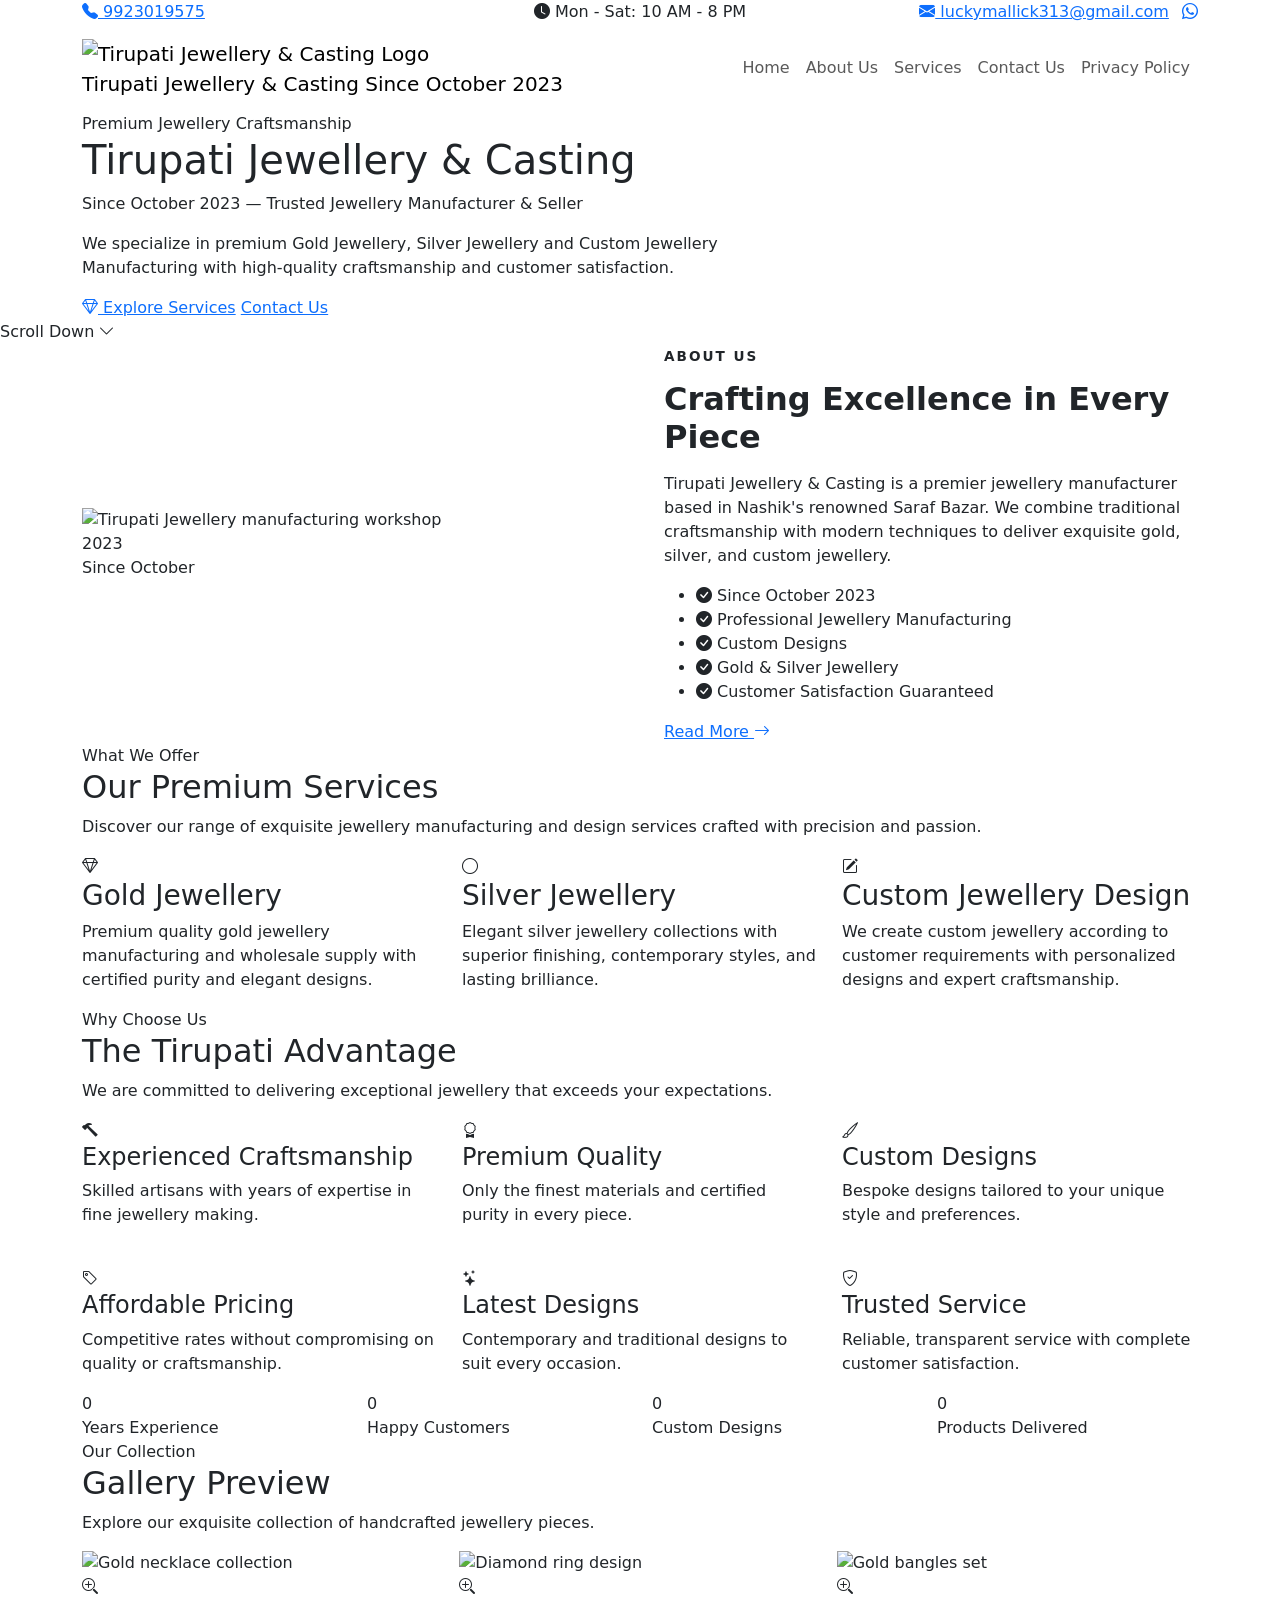
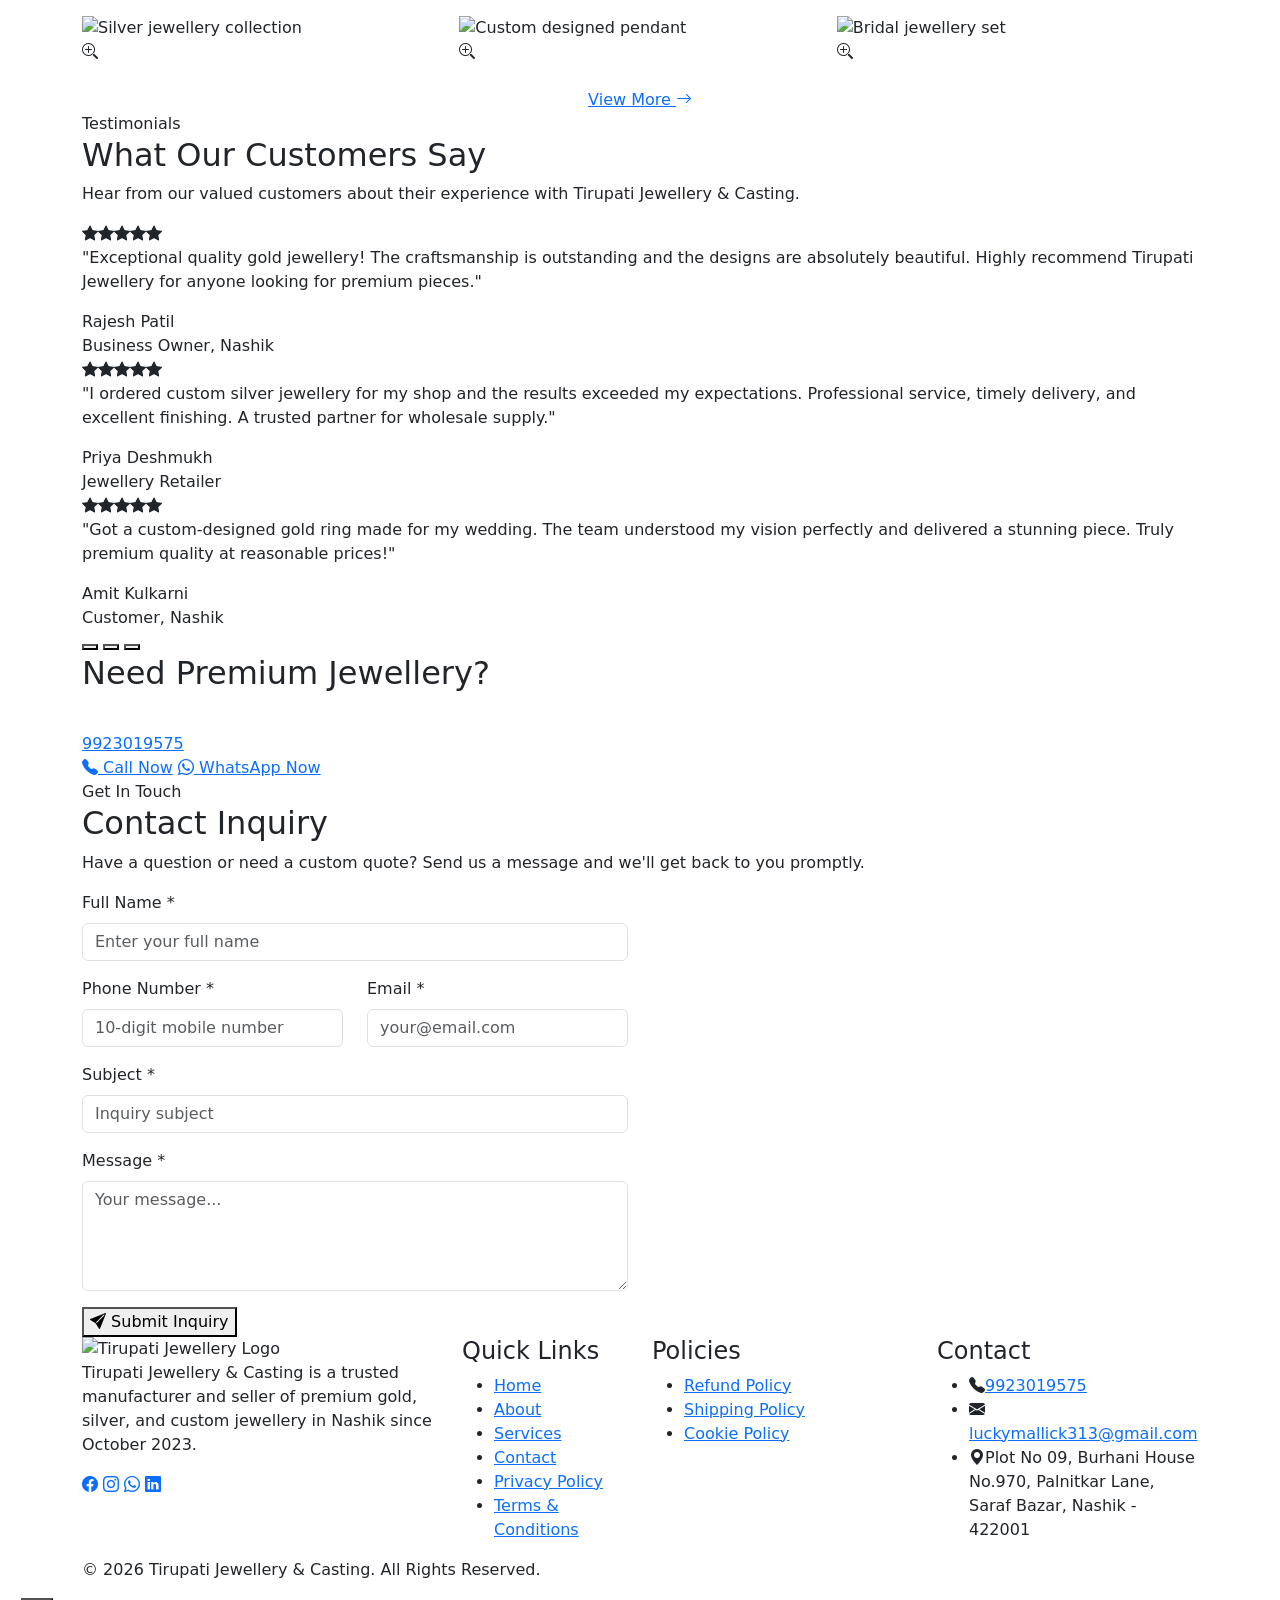
==== index.html @ cfba4d55 "Add files via upload" ====
<!DOCTYPE html>
<html lang="en">
<head>
  <meta charset="UTF-8">
  <meta name="viewport" content="width=device-width, initial-scale=1.0">
  <meta http-equiv="X-UA-Compatible" content="IE=edge">
  <title>Tirupati Jewellery & Casting | Premium Gold & Silver Jewellery Manufacturer in Nashik</title>
  <meta name="description" content="Tirupati Jewellery & Casting - Trusted jewellery manufacturer & seller in Nashik since October 2023. Premium gold jewellery, silver jewellery & custom designs.">
  <meta name="keywords" content="Tirupati Jewellery, gold jewellery Nashik, silver jewellery, custom jewellery, jewellery casting, wholesale jewellery">
  <meta name="author" content="Tirupati Jewellery & Casting">
  <meta name="robots" content="index, follow">
  <link rel="canonical" href="index.html">

  <!-- Open Graph -->
  <meta property="og:title" content="Tirupati Jewellery & Casting | Premium Jewellery Manufacturer">
  <meta property="og:description" content="Premium gold jewellery, silver jewellery & custom manufacturing in Nashik. Trusted craftsmanship since October 2023.">
  <meta property="og:type" content="website">
  <meta property="og:url" content="index.html">
  <meta property="og:image" content="images/logo.png">
  <meta property="og:locale" content="en_IN">

  <!-- Favicon -->
  <link rel="icon" type="image/png" href="favicon/favicon.png">
  <link rel="apple-touch-icon" href="favicon/favicon.png">

  <!-- Google Fonts -->
  <link rel="preconnect" href="https://fonts.googleapis.com">
  <link rel="preconnect" href="https://fonts.gstatic.com" crossorigin>
  <link href="https://fonts.googleapis.com/css2?family=Poppins:wght@300;400;500;600;700&display=swap" rel="stylesheet">

  <!-- Bootstrap 5 -->
  <link href="https://cdn.jsdelivr.net/npm/bootstrap@5.3.3/dist/css/bootstrap.min.css" rel="stylesheet">
  <link href="https://cdn.jsdelivr.net/npm/bootstrap-icons@1.11.3/font/bootstrap-icons.min.css" rel="stylesheet">

  <!-- Custom CSS -->
  <link rel="stylesheet" href="css/style.css">
  <link rel="stylesheet" href="css/responsive.css">

  <!-- Schema.org -->
  <script type="application/ld+json">
  {
    "@context": "https://schema.org",
    "@type": "JewelryStore",
    "name": "Tirupati Jewellery & Casting",
    "image": "images/logo.png",
    "url": "index.html",
    "telephone": "+919923019575",
    "email": "luckymallick313@gmail.com",
    "address": {
      "@type": "PostalAddress",
      "streetAddress": "Plot No - 09, Burhani House No. 970, Palnitkar Lane, Saraf Bazar",
      "addressLocality": "Nashik",
      "postalCode": "422001",
      "addressCountry": "IN"
    },
    "openingHoursSpecification": {
      "@type": "OpeningHoursSpecification",
      "dayOfWeek": ["Monday","Tuesday","Wednesday","Thursday","Friday","Saturday"],
      "opens": "10:00",
      "closes": "20:00"
    },
    "foundingDate": "2023-10"
  }
  </script>
</head>
<body>

  <!-- Page Loader -->
  <div id="page-loader" aria-hidden="true">
    <div class="loader-ring"></div>
  </div>

  <!-- Scroll Progress -->
  <div id="scroll-progress" role="progressbar" aria-label="Page scroll progress"></div>

  <!-- Top Bar -->
  <div class="top-bar">
    <div class="container">
      <div class="row align-items-center">
        <div class="col-md-4 text-md-start text-center">
          <a href="tel:+919923019575"><i class="bi bi-telephone-fill"></i> 9923019575</a>
        </div>
        <div class="col-md-4 text-center">
          <span><i class="bi bi-clock-fill"></i> Mon - Sat: 10 AM - 8 PM</span>
        </div>
        <div class="col-md-4 text-md-end text-center">
          <a href="mailto:luckymallick313@gmail.com"><i class="bi bi-envelope-fill"></i> luckymallick313@gmail.com</a>
          <a href="https://wa.me/919923019575" class="whatsapp-link ms-2" target="_blank" rel="noopener noreferrer" aria-label="WhatsApp"><i class="bi bi-whatsapp"></i></a>
        </div>
      </div>
    </div>
  </div>

  <!-- Navbar -->
  <nav class="navbar navbar-expand-lg navbar-main" aria-label="Main navigation">
    <div class="container">
      <a class="navbar-brand navbar-brand-wrap" href="index.html">
        <img src="images/logo.png" alt="Tirupati Jewellery & Casting Logo" width="52" height="52">
        <div class="brand-text">
          <span class="brand-name">Tirupati Jewellery & Casting</span>
          <span class="brand-tag">Since October 2023</span>
        </div>
      </a>
      <button class="navbar-toggler" type="button" data-bs-toggle="collapse" data-bs-target="#mainNav" aria-controls="mainNav" aria-expanded="false" aria-label="Toggle navigation">
        <div class="navbar-toggler-icon-custom">
          <span></span><span></span><span></span>
        </div>
      </button>
      <div class="collapse navbar-collapse" id="mainNav">
        <ul class="navbar-nav ms-auto">
          <li class="nav-item"><a class="nav-link" href="index.html">Home</a></li>
          <li class="nav-item"><a class="nav-link" href="about.html">About Us</a></li>
          <li class="nav-item"><a class="nav-link" href="services.html">Services</a></li>
          <li class="nav-item"><a class="nav-link" href="contact.html">Contact Us</a></li>
          <li class="nav-item"><a class="nav-link" href="privacy-policy.html">Privacy Policy</a></li>
        </ul>
      </div>
    </div>
  </nav>
  <div class="navbar-spacer"></div>

  <main>
    <!-- Hero Section -->
    <section class="hero-section" id="home">
      <div class="hero-bg" role="img" aria-label="Luxury jewellery background"></div>
      <div class="hero-overlay"></div>
      <div class="container hero-content">
        <div class="row">
          <div class="col-lg-8">
            <span class="hero-badge fade-up">Premium Jewellery Craftsmanship</span>
            <h1 class="fade-up"><span>Tirupati</span> Jewellery & Casting</h1>
            <p class="hero-sub fade-up">Since October 2023 — Trusted Jewellery Manufacturer & Seller</p>
            <p class="fade-up">We specialize in premium Gold Jewellery, Silver Jewellery and Custom Jewellery Manufacturing with high-quality craftsmanship and customer satisfaction.</p>
            <div class="hero-buttons fade-up">
              <a href="services.html" class="btn-gold"><i class="bi bi-gem"></i> Explore Services</a>
              <a href="contact.html" class="btn-outline-white">Contact Us</a>
            </div>
          </div>
        </div>
      </div>
      <div class="hero-scroll">
        <span>Scroll Down</span>
        <i class="bi bi-chevron-down"></i>
      </div>
    </section>

    <!-- About Preview -->
    <section class="section-bg" id="about-preview">
      <div class="container">
        <div class="row align-items-center g-5">
          <div class="col-lg-6 fade-left">
            <div class="about-preview-img">
              <img src="images/about.jpg" alt="Tirupati Jewellery manufacturing workshop" loading="lazy" width="600" height="450">
              <div class="experience-badge">
                <div class="year">2023</div>
                <div class="text">Since October</div>
              </div>
            </div>
          </div>
          <div class="col-lg-6 fade-right">
            <div class="about-content">
              <span class="subtitle" style="color:var(--gold);font-weight:600;letter-spacing:2px;text-transform:uppercase;font-size:0.85rem;">About Us</span>
              <h2 style="font-size:2rem;font-weight:700;color:var(--black);margin:12px 0 16px;">Crafting Excellence in Every Piece</h2>
              <p style="color:var(--text-muted);">Tirupati Jewellery & Casting is a premier jewellery manufacturer based in Nashik's renowned Saraf Bazar. We combine traditional craftsmanship with modern techniques to deliver exquisite gold, silver, and custom jewellery.</p>
              <ul class="highlight-list">
                <li><i class="bi bi-check-circle-fill"></i> Since October 2023</li>
                <li><i class="bi bi-check-circle-fill"></i> Professional Jewellery Manufacturing</li>
                <li><i class="bi bi-check-circle-fill"></i> Custom Designs</li>
                <li><i class="bi bi-check-circle-fill"></i> Gold & Silver Jewellery</li>
                <li><i class="bi bi-check-circle-fill"></i> Customer Satisfaction Guaranteed</li>
              </ul>
              <a href="about.html" class="btn-gold mt-2">Read More <i class="bi bi-arrow-right"></i></a>
            </div>
          </div>
        </div>
      </div>
    </section>

    <!-- Services Section -->
    <section id="services">
      <div class="container">
        <div class="section-title fade-up">
          <span class="subtitle">What We Offer</span>
          <div class="gold-line"></div>
          <h2>Our Premium Services</h2>
          <p>Discover our range of exquisite jewellery manufacturing and design services crafted with precision and passion.</p>
        </div>
        <div class="row g-4">
          <div class="col-md-4 fade-up">
            <article class="service-card">
              <div class="icon-wrap"><i class="bi bi-gem"></i></div>
              <h3>Gold Jewellery</h3>
              <p>Premium quality gold jewellery manufacturing and wholesale supply with certified purity and elegant designs.</p>
            </article>
          </div>
          <div class="col-md-4 fade-up">
            <article class="service-card">
              <div class="icon-wrap"><i class="bi bi-circle"></i></div>
              <h3>Silver Jewellery</h3>
              <p>Elegant silver jewellery collections with superior finishing, contemporary styles, and lasting brilliance.</p>
            </article>
          </div>
          <div class="col-md-4 fade-up">
            <article class="service-card">
              <div class="icon-wrap"><i class="bi bi-pencil-square"></i></div>
              <h3>Custom Jewellery Design</h3>
              <p>We create custom jewellery according to customer requirements with personalized designs and expert craftsmanship.</p>
            </article>
          </div>
        </div>
      </div>
    </section>

    <!-- Why Choose Us -->
    <section class="section-bg">
      <div class="container">
        <div class="section-title fade-up">
          <span class="subtitle">Why Choose Us</span>
          <div class="gold-line"></div>
          <h2>The Tirupati Advantage</h2>
          <p>We are committed to delivering exceptional jewellery that exceeds your expectations.</p>
        </div>
        <div class="row g-4">
          <div class="col-md-6 col-lg-4 fade-up">
            <div class="why-card">
              <div class="icon-box"><i class="bi bi-hammer"></i></div>
              <h4>Experienced Craftsmanship</h4>
              <p>Skilled artisans with years of expertise in fine jewellery making.</p>
            </div>
          </div>
          <div class="col-md-6 col-lg-4 fade-up">
            <div class="why-card">
              <div class="icon-box"><i class="bi bi-award"></i></div>
              <h4>Premium Quality</h4>
              <p>Only the finest materials and certified purity in every piece.</p>
            </div>
          </div>
          <div class="col-md-6 col-lg-4 fade-up">
            <div class="why-card">
              <div class="icon-box"><i class="bi bi-brush"></i></div>
              <h4>Custom Designs</h4>
              <p>Bespoke designs tailored to your unique style and preferences.</p>
            </div>
          </div>
          <div class="col-md-6 col-lg-4 fade-up">
            <div class="why-card">
              <div class="icon-box"><i class="bi bi-tag"></i></div>
              <h4>Affordable Pricing</h4>
              <p>Competitive rates without compromising on quality or craftsmanship.</p>
            </div>
          </div>
          <div class="col-md-6 col-lg-4 fade-up">
            <div class="why-card">
              <div class="icon-box"><i class="bi bi-stars"></i></div>
              <h4>Latest Designs</h4>
              <p>Contemporary and traditional designs to suit every occasion.</p>
            </div>
          </div>
          <div class="col-md-6 col-lg-4 fade-up">
            <div class="why-card">
              <div class="icon-box"><i class="bi bi-shield-check"></i></div>
              <h4>Trusted Service</h4>
              <p>Reliable, transparent service with complete customer satisfaction.</p>
            </div>
          </div>
        </div>
      </div>
    </section>

    <!-- Counter Section -->
    <section class="counter-section" aria-label="Company statistics">
      <div class="container">
        <div class="row">
          <div class="col-6 col-md-3">
            <div class="counter-item fade-up">
              <div class="counter-number" data-target="2" data-suffix="+">0</div>
              <div class="counter-label">Years Experience</div>
            </div>
          </div>
          <div class="col-6 col-md-3">
            <div class="counter-item fade-up">
              <div class="counter-number" data-target="500" data-suffix="+">0</div>
              <div class="counter-label">Happy Customers</div>
            </div>
          </div>
          <div class="col-6 col-md-3">
            <div class="counter-item fade-up">
              <div class="counter-number" data-target="200" data-suffix="+">0</div>
              <div class="counter-label">Custom Designs</div>
            </div>
          </div>
          <div class="col-6 col-md-3">
            <div class="counter-item fade-up">
              <div class="counter-number" data-target="1000" data-suffix="+">0</div>
              <div class="counter-label">Products Delivered</div>
            </div>
          </div>
        </div>
      </div>
    </section>

    <!-- Gallery Preview -->
    <section id="gallery">
      <div class="container">
        <div class="section-title fade-up">
          <span class="subtitle">Our Collection</span>
          <div class="gold-line"></div>
          <h2>Gallery Preview</h2>
          <p>Explore our exquisite collection of handcrafted jewellery pieces.</p>
        </div>
        <div class="row g-3">
          <div class="col-6 col-md-4 fade-up">
            <div class="gallery-item">
              <img src="images/gallery1.jpg" alt="Gold necklace collection" loading="lazy" width="400" height="400">
              <div class="gallery-overlay"><i class="bi bi-zoom-in"></i></div>
            </div>
          </div>
          <div class="col-6 col-md-4 fade-up">
            <div class="gallery-item">
              <img src="images/gallery2.jpg" alt="Diamond ring design" loading="lazy" width="400" height="400">
              <div class="gallery-overlay"><i class="bi bi-zoom-in"></i></div>
            </div>
          </div>
          <div class="col-6 col-md-4 fade-up">
            <div class="gallery-item">
              <img src="images/gallery3.jpg" alt="Gold bangles set" loading="lazy" width="400" height="400">
              <div class="gallery-overlay"><i class="bi bi-zoom-in"></i></div>
            </div>
          </div>
          <div class="col-6 col-md-4 fade-up">
            <div class="gallery-item">
              <img src="images/gallery4.jpg" alt="Silver jewellery collection" loading="lazy" width="400" height="400">
              <div class="gallery-overlay"><i class="bi bi-zoom-in"></i></div>
            </div>
          </div>
          <div class="col-6 col-md-4 fade-up">
            <div class="gallery-item">
              <img src="images/gallery5.jpg" alt="Custom designed pendant" loading="lazy" width="400" height="400">
              <div class="gallery-overlay"><i class="bi bi-zoom-in"></i></div>
            </div>
          </div>
          <div class="col-6 col-md-4 fade-up">
            <div class="gallery-item">
              <img src="images/gallery6.jpg" alt="Bridal jewellery set" loading="lazy" width="400" height="400">
              <div class="gallery-overlay"><i class="bi bi-zoom-in"></i></div>
            </div>
          </div>
        </div>
        <div class="text-center mt-4 fade-up">
          <a href="services.html" class="btn-outline-gold">View More <i class="bi bi-arrow-right"></i></a>
        </div>
      </div>
    </section>

    <!-- Testimonials -->
    <section class="section-bg" id="testimonials">
      <div class="container">
        <div class="section-title fade-up">
          <span class="subtitle">Testimonials</span>
          <div class="gold-line"></div>
          <h2>What Our Customers Say</h2>
          <p>Hear from our valued customers about their experience with Tirupati Jewellery & Casting.</p>
        </div>
        <div class="testimonial-slider fade-up">
          <div class="testimonial-track">
            <div class="testimonial-card">
              <div class="testimonial-inner">
                <div class="stars"><i class="bi bi-star-fill"></i><i class="bi bi-star-fill"></i><i class="bi bi-star-fill"></i><i class="bi bi-star-fill"></i><i class="bi bi-star-fill"></i></div>
                <p>"Exceptional quality gold jewellery! The craftsmanship is outstanding and the designs are absolutely beautiful. Highly recommend Tirupati Jewellery for anyone looking for premium pieces."</p>
                <div class="author">Rajesh Patil</div>
                <div class="role">Business Owner, Nashik</div>
              </div>
            </div>
            <div class="testimonial-card">
              <div class="testimonial-inner">
                <div class="stars"><i class="bi bi-star-fill"></i><i class="bi bi-star-fill"></i><i class="bi bi-star-fill"></i><i class="bi bi-star-fill"></i><i class="bi bi-star-fill"></i></div>
                <p>"I ordered custom silver jewellery for my shop and the results exceeded my expectations. Professional service, timely delivery, and excellent finishing. A trusted partner for wholesale supply."</p>
                <div class="author">Priya Deshmukh</div>
                <div class="role">Jewellery Retailer</div>
              </div>
            </div>
            <div class="testimonial-card">
              <div class="testimonial-inner">
                <div class="stars"><i class="bi bi-star-fill"></i><i class="bi bi-star-fill"></i><i class="bi bi-star-fill"></i><i class="bi bi-star-fill"></i><i class="bi bi-star-fill"></i></div>
                <p>"Got a custom-designed gold ring made for my wedding. The team understood my vision perfectly and delivered a stunning piece. Truly premium quality at reasonable prices!"</p>
                <div class="author">Amit Kulkarni</div>
                <div class="role">Customer, Nashik</div>
              </div>
            </div>
          </div>
          <div class="testimonial-dots">
            <button class="active" aria-label="Testimonial 1"></button>
            <button aria-label="Testimonial 2"></button>
            <button aria-label="Testimonial 3"></button>
          </div>
        </div>
      </div>
    </section>

    <!-- CTA Section -->
    <section class="cta-section">
      <div class="container fade-up">
        <h2>Need Premium Jewellery?</h2>
        <p style="color:rgba(255,255,255,0.9);margin-bottom:8px;">Call Now</p>
        <span class="phone-number"><a href="tel:+919923019575">9923019575</a></span>
        <div class="cta-buttons">
          <a href="tel:+919923019575" class="btn-outline-white"><i class="bi bi-telephone-fill"></i> Call Now</a>
          <a href="https://wa.me/919923019575" class="btn-whatsapp" target="_blank" rel="noopener noreferrer"><i class="bi bi-whatsapp"></i> WhatsApp Now</a>
        </div>
      </div>
    </section>

    <!-- Contact Inquiry Form -->
    <section id="contact-form">
      <div class="container">
        <div class="section-title fade-up">
          <span class="subtitle">Get In Touch</span>
          <div class="gold-line"></div>
          <h2>Contact Inquiry</h2>
          <p>Have a question or need a custom quote? Send us a message and we'll get back to you promptly.</p>
        </div>
        <div class="row g-4">
          <div class="col-lg-6 fade-left">
            <div class="contact-form-wrap">
              <form class="contact-form" novalidate>
                <div class="alert alert-success d-none form-success" role="alert">
                  <i class="bi bi-check-circle-fill me-2"></i> Thank you! Your message has been sent successfully.
                </div>
                <div class="mb-3">
                  <label for="fullName" class="form-label">Full Name *</label>
                  <input type="text" class="form-control" id="fullName" name="fullName" placeholder="Enter your full name" required>
                  <div class="invalid-feedback"></div>
                </div>
                <div class="row">
                  <div class="col-md-6 mb-3">
                    <label for="phone" class="form-label">Phone Number *</label>
                    <input type="tel" class="form-control" id="phone" name="phone" placeholder="10-digit mobile number" required>
                    <div class="invalid-feedback"></div>
                  </div>
                  <div class="col-md-6 mb-3">
                    <label for="email" class="form-label">Email *</label>
                    <input type="email" class="form-control" id="email" name="email" placeholder="your@email.com" required>
                    <div class="invalid-feedback"></div>
                  </div>
                </div>
                <div class="mb-3">
                  <label for="subject" class="form-label">Subject *</label>
                  <input type="text" class="form-control" id="subject" name="subject" placeholder="Inquiry subject" required>
                  <div class="invalid-feedback"></div>
                </div>
                <div class="mb-3">
                  <label for="message" class="form-label">Message *</label>
                  <textarea class="form-control" id="message" name="message" rows="4" placeholder="Your message..." required></textarea>
                  <div class="invalid-feedback"></div>
                </div>
                <button type="submit" class="btn-gold"><i class="bi bi-send-fill"></i> Submit Inquiry</button>
              </form>
            </div>
          </div>
          <div class="col-lg-6 fade-right">
            <div class="map-wrap">
              <iframe src="https://maps.google.com/maps?q=Plot+No+09+Burhani+House+970+Palnitkar+Lane+Saraf+Bazar+Nashik+422001&hl=en&z=16&output=embed" allowfullscreen="" loading="lazy" referrerpolicy="no-referrer-when-downgrade" title="Tirupati Jewellery & Casting Location - Saraf Bazar, Nashik"></iframe>
            </div>

          </div>
        </div>
      </div>
    </section>
  </main>

  <!-- Footer -->
  <footer class="site-footer">
    <div class="container">
      <div class="row g-4">
        <div class="col-lg-4 col-md-6">
          <div class="footer-brand">
            <img src="images/logo.png" alt="Tirupati Jewellery Logo" width="60" height="60" loading="lazy">
            <p>Tirupati Jewellery & Casting is a trusted manufacturer and seller of premium gold, silver, and custom jewellery in Nashik since October 2023.</p>
            <div class="social-icons">
              <a href="#" aria-label="Facebook"><i class="bi bi-facebook"></i></a>
              <a href="#" aria-label="Instagram"><i class="bi bi-instagram"></i></a>
              <a href="https://wa.me/919923019575" target="_blank" rel="noopener noreferrer" aria-label="WhatsApp"><i class="bi bi-whatsapp"></i></a>
              <a href="#" aria-label="LinkedIn"><i class="bi bi-linkedin"></i></a>
            </div>
          </div>
        </div>
        <div class="col-lg-2 col-md-6">
          <h4 class="footer-title">Quick Links</h4>
          <ul class="footer-links">
            <li><a href="index.html">Home</a></li>
            <li><a href="about.html">About</a></li>
            <li><a href="services.html">Services</a></li>
            <li><a href="contact.html">Contact</a></li>
            <li><a href="privacy-policy.html">Privacy Policy</a></li>
            <li><a href="terms-and-conditions.html">Terms & Conditions</a></li>
          </ul>
        </div>
        <div class="col-lg-3 col-md-6">
          <h4 class="footer-title">Policies</h4>
          <ul class="footer-links">
            <li><a href="refund-cancellation.html">Refund Policy</a></li>
            <li><a href="shipping-delivery.html">Shipping Policy</a></li>
            <li><a href="cookie-policy.html">Cookie Policy</a></li>
          </ul>
        </div>
        <div class="col-lg-3 col-md-6">
          <h4 class="footer-title">Contact</h4>
          <ul class="footer-contact">
            <li><i class="bi bi-telephone-fill"></i><span><a href="tel:+919923019575">9923019575</a></span></li>
            <li><i class="bi bi-envelope-fill"></i><span><a href="mailto:luckymallick313@gmail.com">luckymallick313@gmail.com</a></span></li>
            <li><i class="bi bi-geo-alt-fill"></i><span>Plot No 09, Burhani House No.970, Palnitkar Lane, Saraf Bazar, Nashik - 422001</span></li>
          </ul>
        </div>
      </div>
      <div class="footer-bottom">
        <p>&copy; 2026 Tirupati Jewellery & Casting. All Rights Reserved.</p>
      </div>
    </div>
  </footer>

  <!-- Floating WhatsApp -->
  <a href="https://wa.me/919923019575" class="floating-whatsapp" target="_blank" rel="noopener noreferrer" aria-label="Chat on WhatsApp">
    <i class="bi bi-whatsapp"></i>
  </a>

  <!-- Back To Top -->
  <button class="back-to-top" aria-label="Back to top"><i class="bi bi-chevron-up"></i></button>

  <!-- Bootstrap JS -->
  <script src="https://cdn.jsdelivr.net/npm/bootstrap@5.3.3/dist/js/bootstrap.bundle.min.js"></script>
  <script src="js/script.js"></script>
</body>
</html>
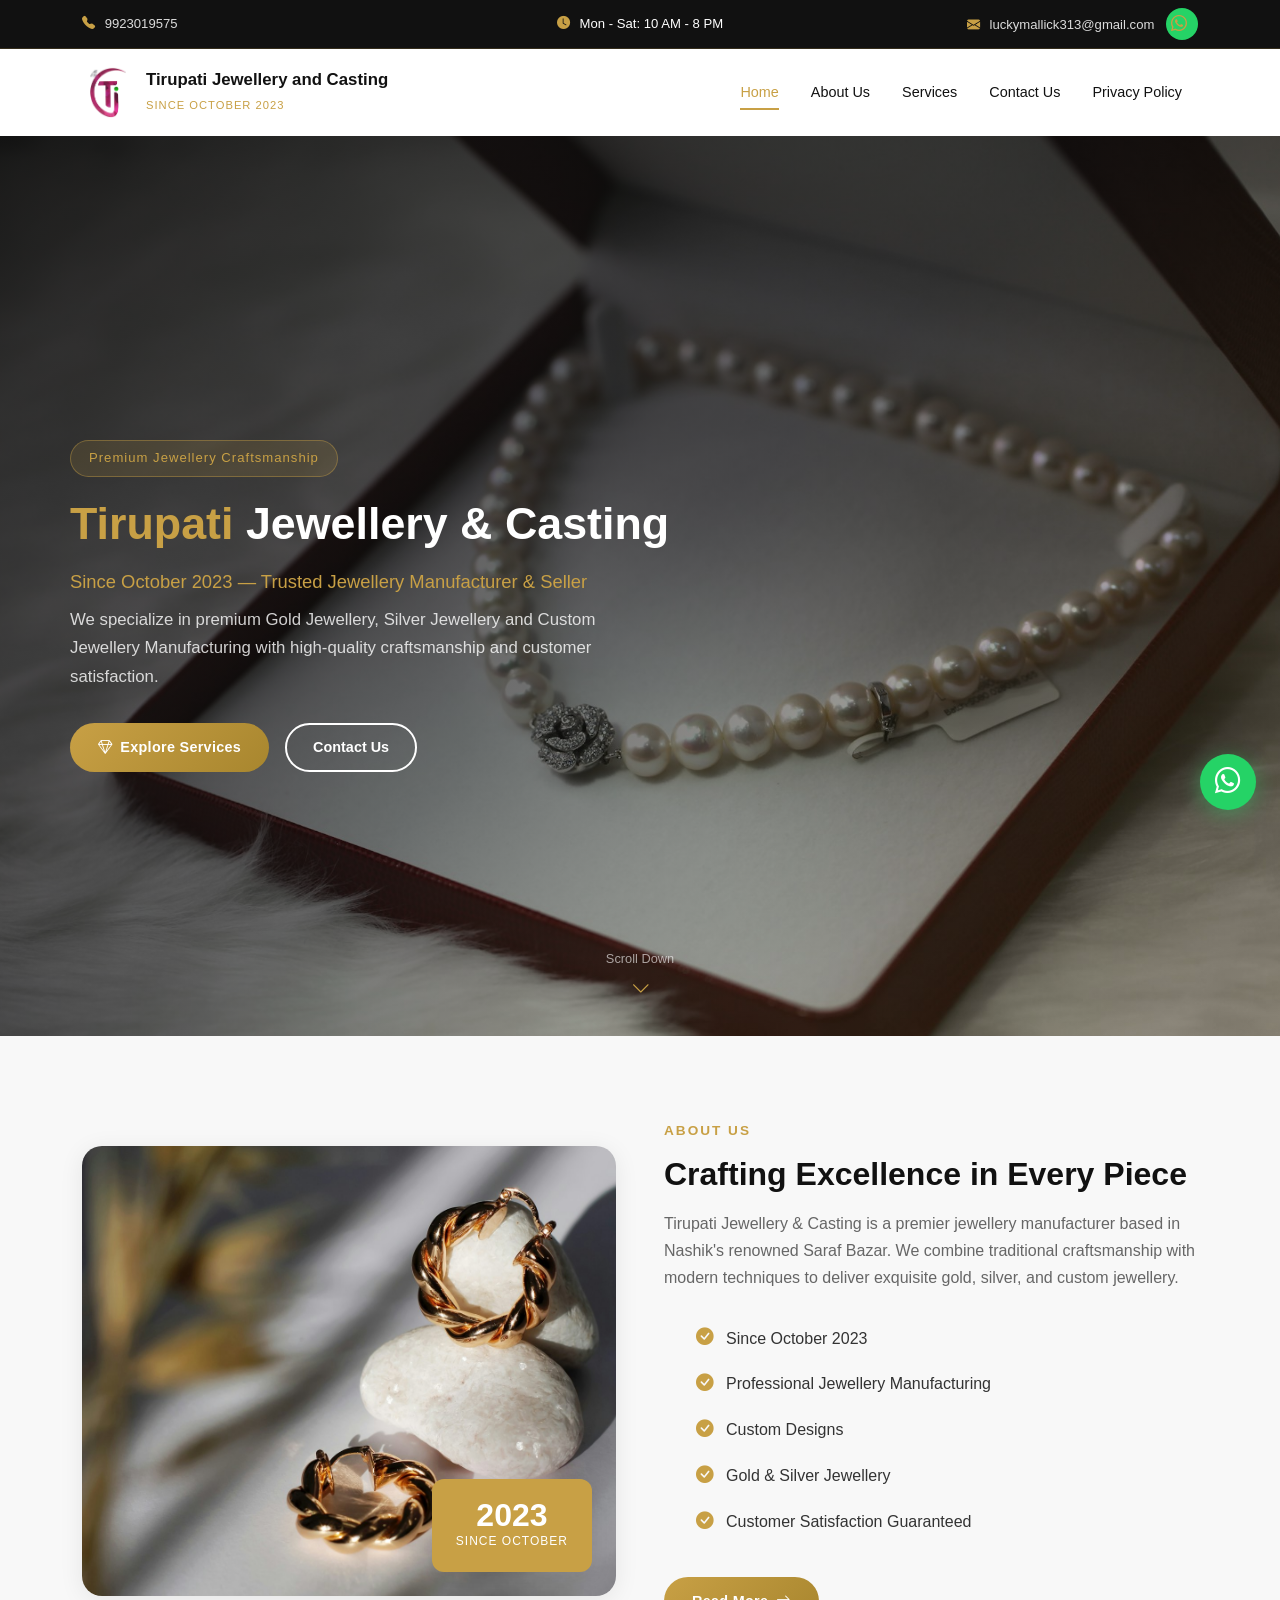
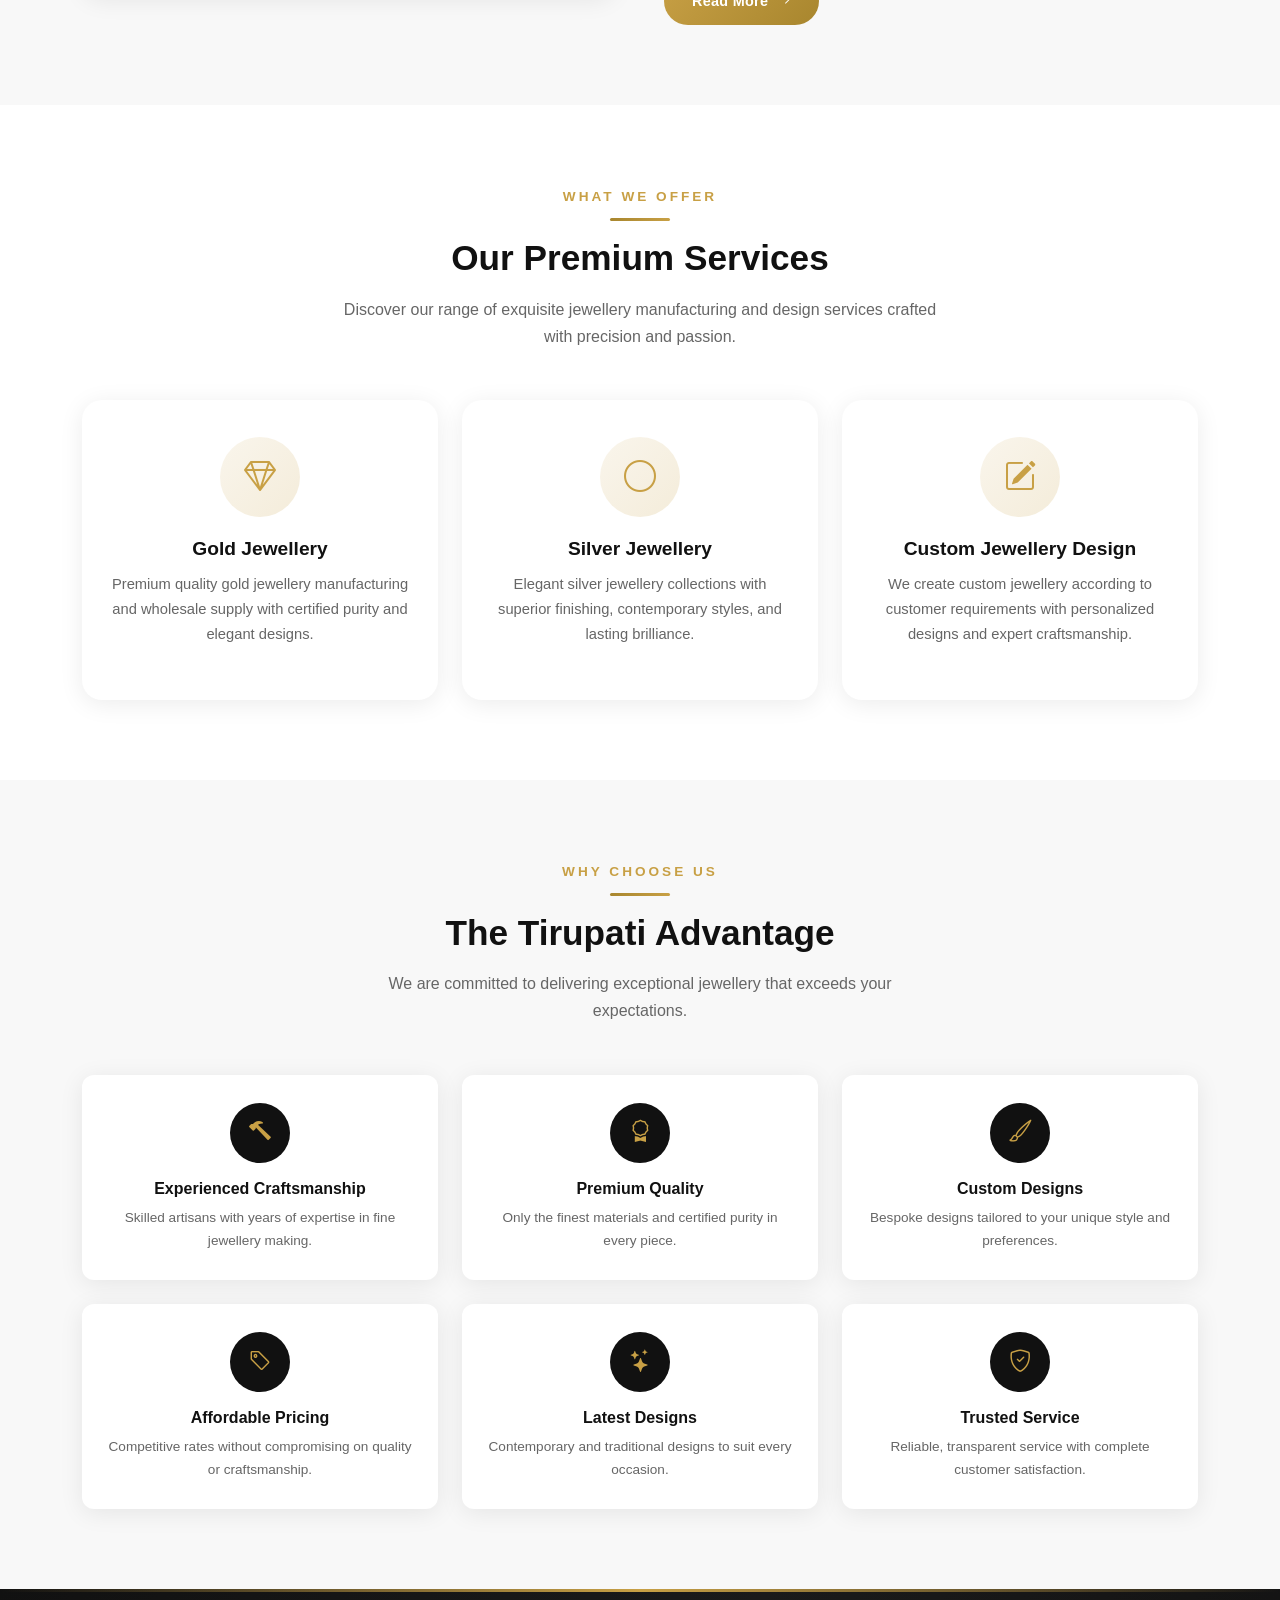
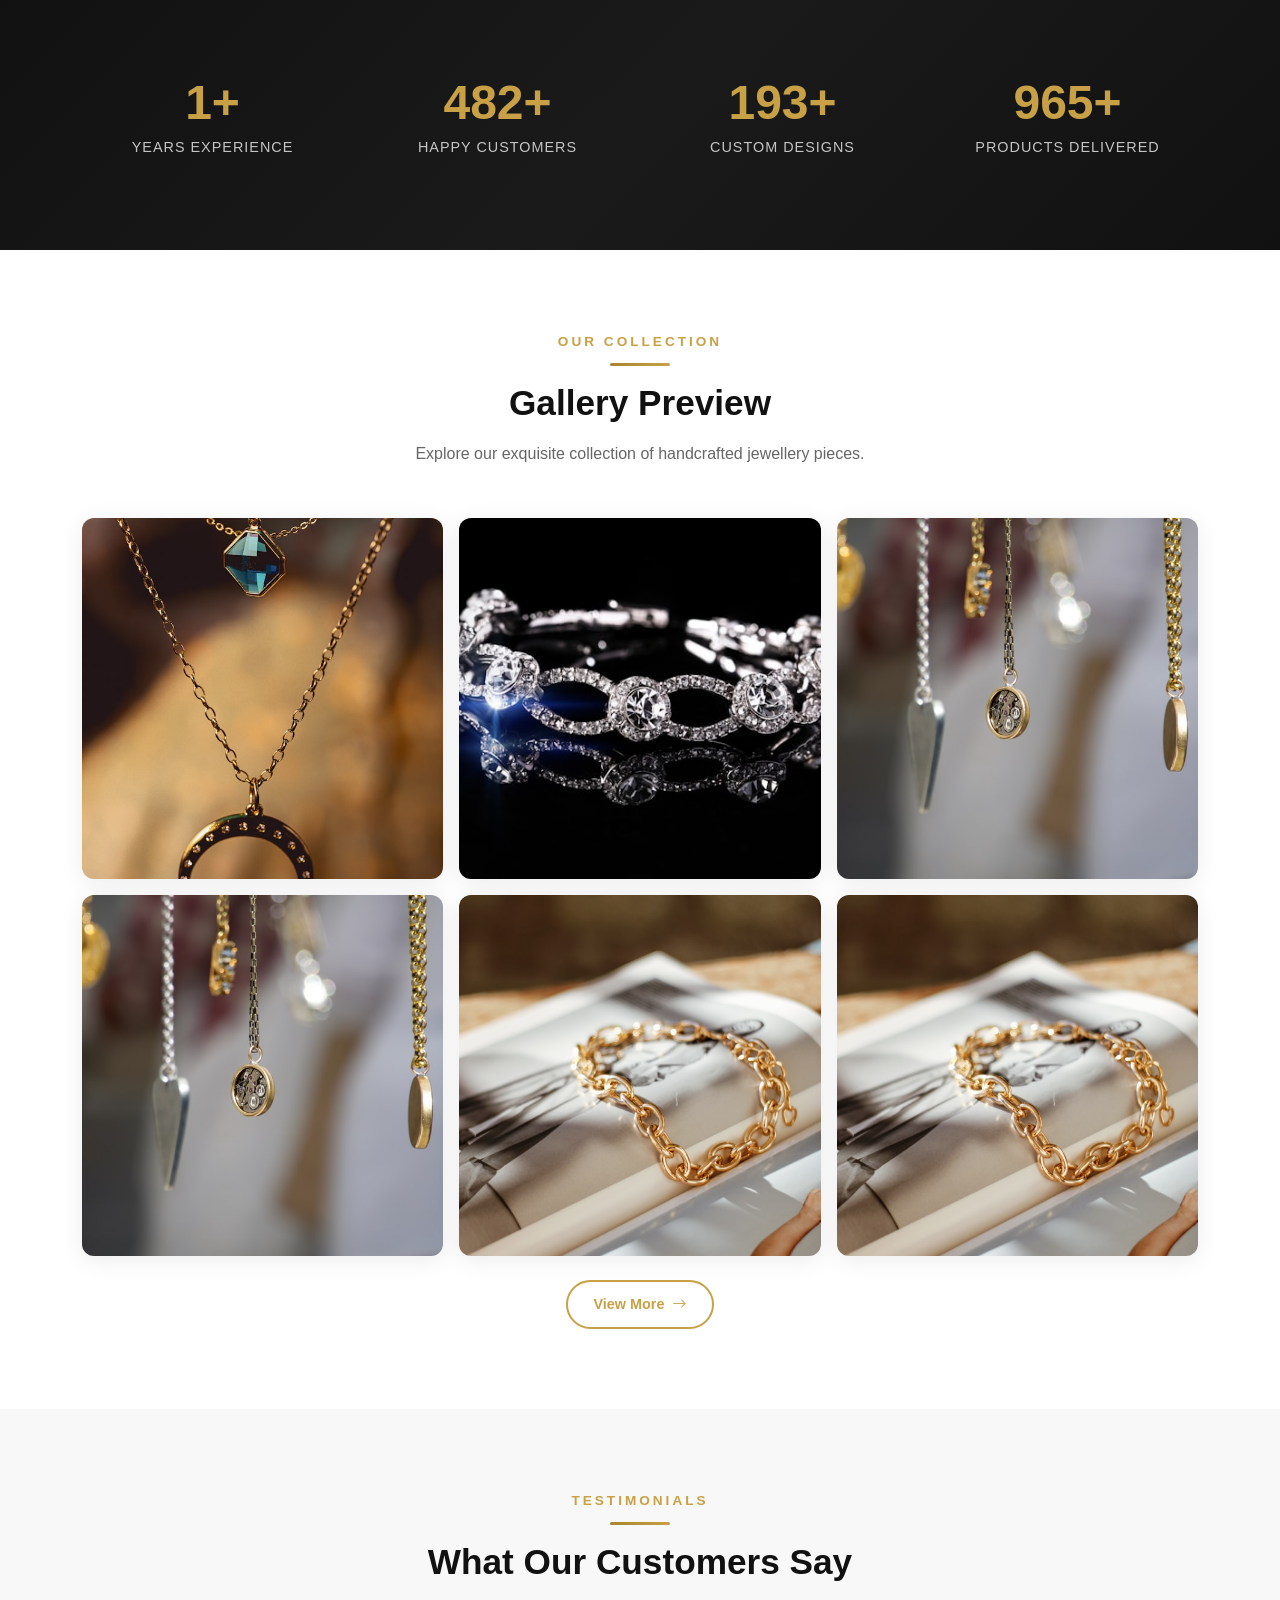
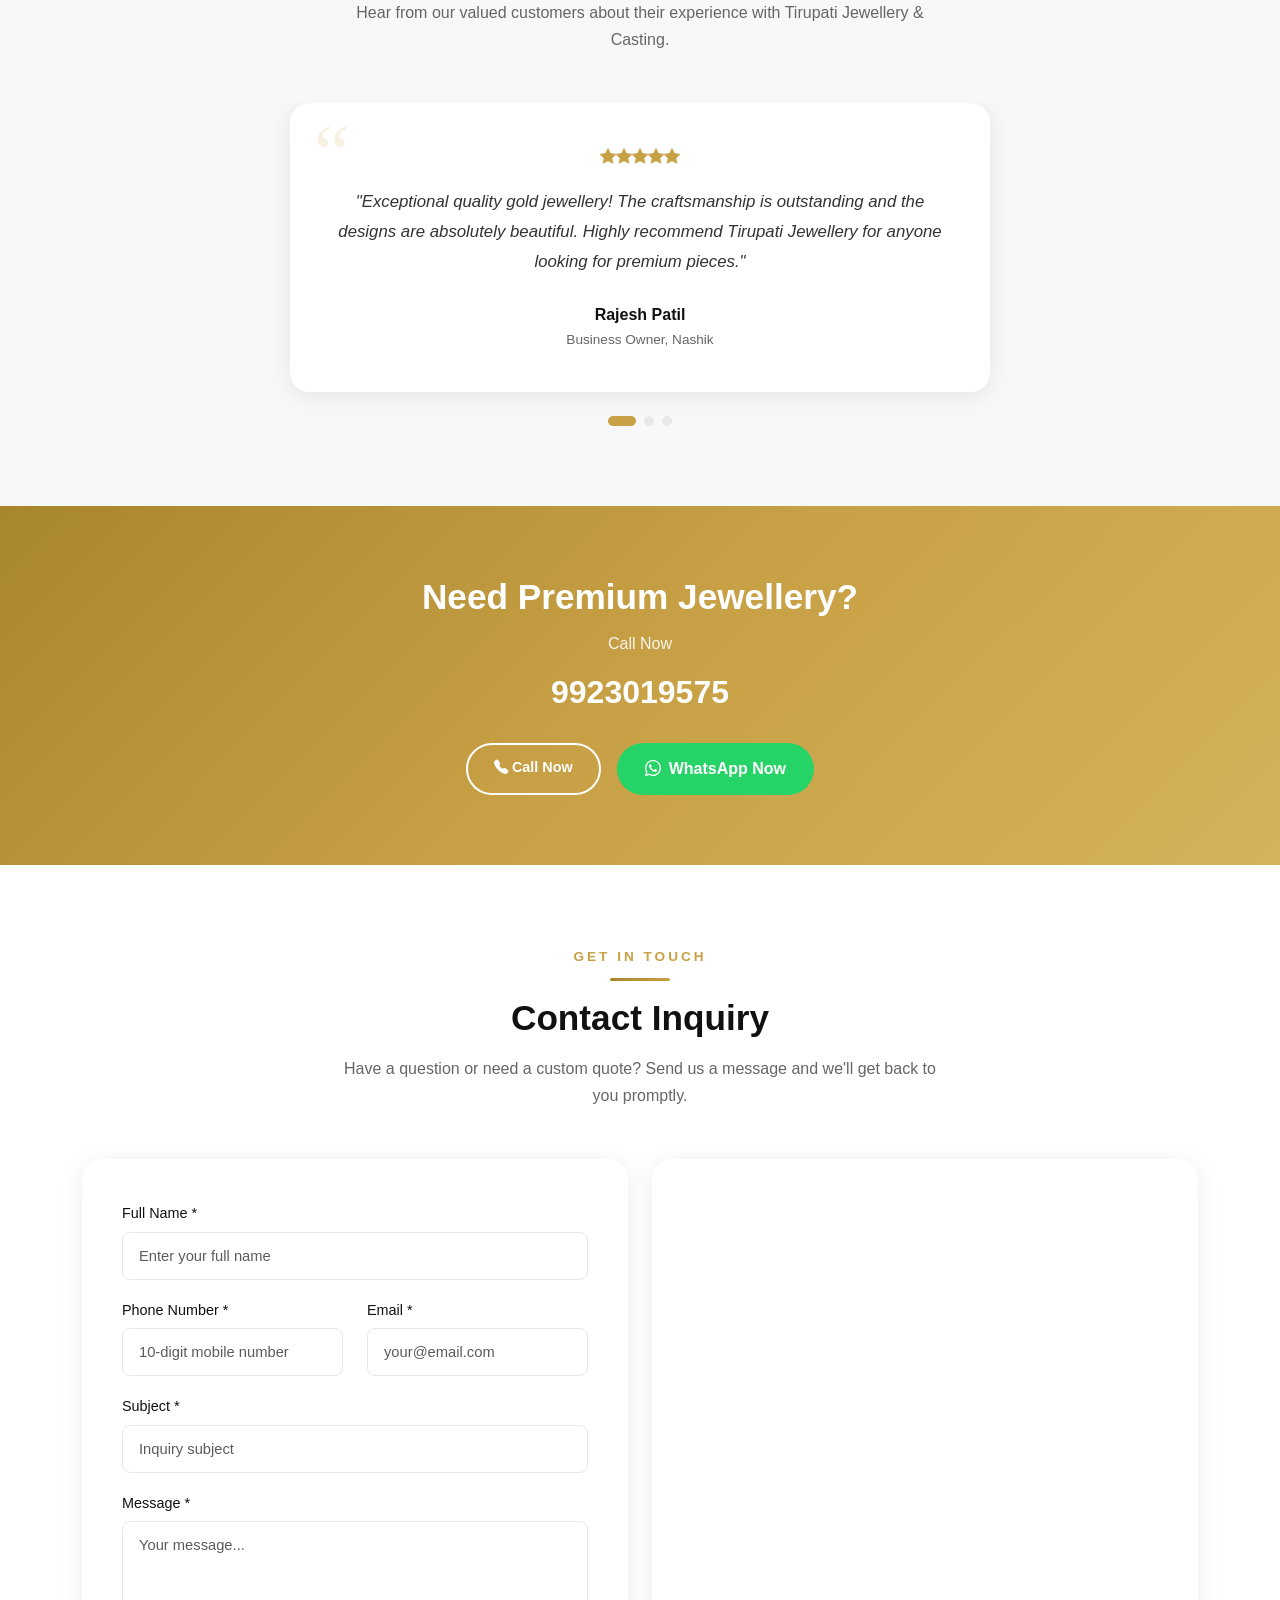
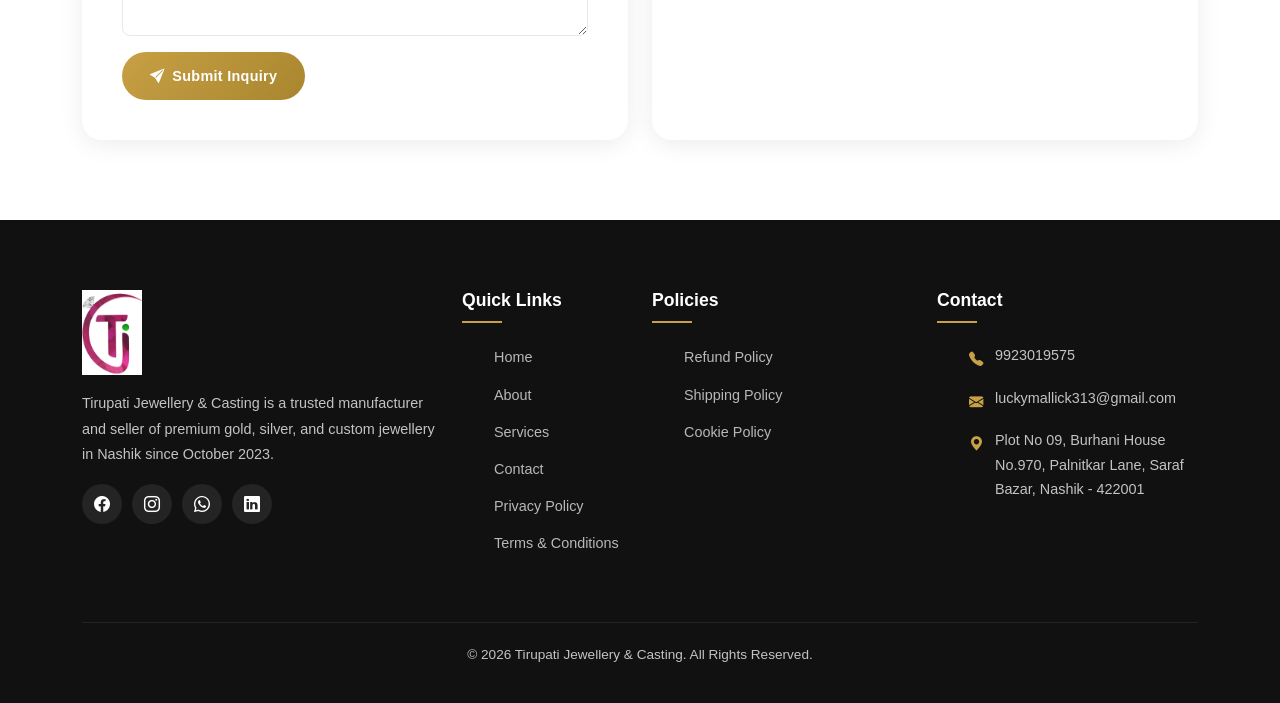
==== commit 65a2425b: "Update index.html" ====
--- a/index.html
+++ b/index.html
@@ -97,7 +97,7 @@
       <a class="navbar-brand navbar-brand-wrap" href="index.html">
         <img src="images/logo.png" alt="Tirupati Jewellery & Casting Logo" width="52" height="52">
         <div class="brand-text">
-          <span class="brand-name">Tirupati Jewellery & Casting</span>
+          <span class="brand-name">Tirupati Jewellery and Casting</span>
           <span class="brand-tag">Since October 2023</span>
         </div>
       </a>
--- a/css/style.css
+++ b/css/style.css
@@ -0,0 +1,1442 @@
+/* ============================================
+   Tirupati Jewellery & Casting - Main Styles
+   ============================================ */
+
+:root {
+  --gold: #C8A045;
+  --gold-light: #d4b35c;
+  --gold-dark: #a8862e;
+  --black: #111111;
+  --white: #FFFFFF;
+  --bg: #F8F8F8;
+  --text: #333333;
+  --text-muted: #666666;
+  --border: #e8e8e8;
+  --shadow: 0 4px 24px rgba(17, 17, 17, 0.08);
+  --shadow-hover: 0 12px 40px rgba(200, 160, 69, 0.18);
+  --transition: all 0.35s cubic-bezier(0.4, 0, 0.2, 1);
+  --radius: 12px;
+  --radius-lg: 20px;
+  --font: 'Poppins', sans-serif;
+}
+
+*, *::before, *::after {
+  box-sizing: border-box;
+  margin: 0;
+  padding: 0;
+}
+
+html {
+  scroll-behavior: smooth;
+}
+
+body {
+  font-family: var(--font);
+  font-size: 16px;
+  line-height: 1.7;
+  color: var(--text);
+  background: var(--white);
+  overflow-x: hidden;
+}
+
+img {
+  max-width: 100%;
+  height: auto;
+  display: block;
+}
+
+a {
+  text-decoration: none;
+  color: inherit;
+  transition: var(--transition);
+}
+
+ul {
+  list-style: none;
+}
+
+/* ---- Loading Spinner ---- */
+#page-loader {
+  position: fixed;
+  inset: 0;
+  background: var(--white);
+  z-index: 99999;
+  display: flex;
+  align-items: center;
+  justify-content: center;
+  transition: opacity 0.5s ease, visibility 0.5s ease;
+}
+
+#page-loader.hidden {
+  opacity: 0;
+  visibility: hidden;
+  pointer-events: none;
+}
+
+.loader-ring {
+  width: 56px;
+  height: 56px;
+  border: 3px solid var(--border);
+  border-top-color: var(--gold);
+  border-radius: 50%;
+  animation: spin 0.8s linear infinite;
+}
+
+@keyframes spin {
+  to { transform: rotate(360deg); }
+}
+
+/* ---- Scroll Progress ---- */
+#scroll-progress {
+  position: fixed;
+  top: 0;
+  left: 0;
+  height: 3px;
+  background: linear-gradient(90deg, var(--gold-dark), var(--gold), var(--gold-light));
+  z-index: 10000;
+  width: 0%;
+  transition: width 0.1s linear;
+}
+
+/* ---- Top Bar ---- */
+.top-bar {
+  background: var(--black);
+  color: var(--white);
+  font-size: 0.82rem;
+  padding: 8px 0;
+  border-bottom: 1px solid rgba(200, 160, 69, 0.2);
+}
+
+.top-bar a {
+  color: rgba(255, 255, 255, 0.85);
+}
+
+.top-bar a:hover {
+  color: var(--gold);
+}
+
+.top-bar i {
+  color: var(--gold);
+  margin-right: 6px;
+}
+
+.top-bar .whatsapp-link {
+  display: inline-flex;
+  align-items: center;
+  justify-content: center;
+  width: 32px;
+  height: 32px;
+  background: #25D366;
+  border-radius: 50%;
+  color: var(--white) !important;
+  font-size: 1rem;
+  transition: var(--transition);
+}
+
+.top-bar .whatsapp-link:hover {
+  transform: scale(1.1);
+  background: #1ebe57;
+}
+
+/* ---- Navbar ---- */
+.navbar-main {
+  background: var(--white);
+  padding: 12px 0;
+  transition: var(--transition);
+  border-bottom: 1px solid transparent;
+}
+
+.navbar-main.sticky {
+  position: fixed;
+  top: 0;
+  left: 0;
+  right: 0;
+  z-index: 9999;
+  background: rgba(255, 255, 255, 0.97);
+  backdrop-filter: blur(12px);
+  box-shadow: var(--shadow);
+  border-bottom-color: var(--border);
+  padding: 8px 0;
+  animation: slideDown 0.4s ease;
+}
+
+@keyframes slideDown {
+  from { transform: translateY(-100%); }
+  to { transform: translateY(0); }
+}
+
+.navbar-brand-wrap {
+  display: flex;
+  align-items: center;
+  gap: 12px;
+}
+
+.navbar-brand-wrap img {
+  width: 52px;
+  height: 52px;
+  object-fit: contain;
+}
+
+.brand-text {
+  line-height: 1.2;
+}
+
+.brand-text .brand-name {
+  font-size: 1.05rem;
+  font-weight: 700;
+  color: var(--black);
+  display: block;
+}
+
+.brand-text .brand-tag {
+  font-size: 0.7rem;
+  color: var(--gold);
+  font-weight: 500;
+  letter-spacing: 1px;
+  text-transform: uppercase;
+}
+
+.navbar-nav .nav-link {
+  font-size: 0.9rem;
+  font-weight: 500;
+  color: var(--black) !important;
+  padding: 8px 16px !important;
+  position: relative;
+}
+
+.navbar-nav .nav-link::after {
+  content: '';
+  position: absolute;
+  bottom: 2px;
+  left: 16px;
+  right: 16px;
+  height: 2px;
+  background: var(--gold);
+  transform: scaleX(0);
+  transition: transform 0.3s ease;
+}
+
+.navbar-nav .nav-link:hover::after,
+.navbar-nav .nav-link.active::after {
+  transform: scaleX(1);
+}
+
+.navbar-nav .nav-link:hover,
+.navbar-nav .nav-link.active {
+  color: var(--gold) !important;
+}
+
+.navbar-toggler {
+  border: none;
+  padding: 4px 8px;
+}
+
+.navbar-toggler:focus {
+  box-shadow: none;
+}
+
+.navbar-toggler-icon-custom {
+  width: 28px;
+  height: 20px;
+  position: relative;
+  display: flex;
+  flex-direction: column;
+  justify-content: space-between;
+}
+
+.navbar-toggler-icon-custom span {
+  display: block;
+  height: 2px;
+  background: var(--black);
+  border-radius: 2px;
+  transition: var(--transition);
+}
+
+/* ---- Buttons ---- */
+.btn-gold {
+  background: linear-gradient(135deg, var(--gold), var(--gold-dark));
+  color: var(--white);
+  border: none;
+  padding: 12px 28px;
+  font-weight: 600;
+  font-size: 0.9rem;
+  border-radius: 50px;
+  letter-spacing: 0.3px;
+  transition: var(--transition);
+  display: inline-flex;
+  align-items: center;
+  gap: 8px;
+}
+
+.btn-gold:hover {
+  background: linear-gradient(135deg, var(--gold-light), var(--gold));
+  color: var(--white);
+  transform: translateY(-2px);
+  box-shadow: var(--shadow-hover);
+}
+
+.btn-outline-gold {
+  background: transparent;
+  color: var(--gold);
+  border: 2px solid var(--gold);
+  padding: 10px 26px;
+  font-weight: 600;
+  font-size: 0.9rem;
+  border-radius: 50px;
+  transition: var(--transition);
+  display: inline-flex;
+  align-items: center;
+  gap: 8px;
+}
+
+.btn-outline-gold:hover {
+  background: var(--gold);
+  color: var(--white);
+  transform: translateY(-2px);
+  box-shadow: var(--shadow-hover);
+}
+
+.btn-outline-white {
+  background: transparent;
+  color: var(--white);
+  border: 2px solid var(--white);
+  padding: 10px 26px;
+  font-weight: 600;
+  font-size: 0.9rem;
+  border-radius: 50px;
+  transition: var(--transition);
+}
+
+.btn-outline-white:hover {
+  background: var(--white);
+  color: var(--black);
+  transform: translateY(-2px);
+}
+
+.btn-whatsapp {
+  background: #25D366;
+  color: var(--white);
+  border: none;
+  padding: 12px 28px;
+  font-weight: 600;
+  border-radius: 50px;
+  transition: var(--transition);
+  display: inline-flex;
+  align-items: center;
+  gap: 8px;
+}
+
+.btn-whatsapp:hover {
+  background: #1ebe57;
+  color: var(--white);
+  transform: translateY(-2px);
+  box-shadow: 0 8px 24px rgba(37, 211, 102, 0.35);
+}
+
+/* ---- Section Utilities ---- */
+section {
+  padding: 80px 0;
+}
+
+.section-bg {
+  background: var(--bg);
+}
+
+.section-title {
+  text-align: center;
+  margin-bottom: 50px;
+}
+
+.section-title .subtitle {
+  color: var(--gold);
+  font-size: 0.85rem;
+  font-weight: 600;
+  letter-spacing: 3px;
+  text-transform: uppercase;
+  display: block;
+  margin-bottom: 10px;
+}
+
+.section-title h2 {
+  font-size: 2.2rem;
+  font-weight: 700;
+  color: var(--black);
+  margin-bottom: 16px;
+}
+
+.section-title p {
+  color: var(--text-muted);
+  max-width: 600px;
+  margin: 0 auto;
+}
+
+.gold-line {
+  width: 60px;
+  height: 3px;
+  background: linear-gradient(90deg, var(--gold-dark), var(--gold));
+  margin: 0 auto 16px;
+  border-radius: 2px;
+}
+
+/* ---- Animations ---- */
+.fade-up, .fade-left, .fade-right {
+  opacity: 0;
+  transition: opacity 0.7s ease, transform 0.7s ease;
+}
+
+.fade-up {
+  transform: translateY(40px);
+}
+
+.fade-left {
+  transform: translateX(-40px);
+}
+
+.fade-right {
+  transform: translateX(40px);
+}
+
+.fade-up.visible, .fade-left.visible, .fade-right.visible {
+  opacity: 1;
+  transform: translate(0);
+}
+
+/* Hero content visible immediately (above the fold) */
+.hero-content .fade-up,
+.hero-content .fade-left,
+.hero-content .fade-right,
+.page-banner .fade-up {
+  opacity: 1;
+  transform: none;
+}
+
+/* ---- Hero ---- */
+.hero-section {
+  position: relative;
+  min-height: 100vh;
+  display: flex;
+  align-items: center;
+  background: var(--black);
+  overflow: hidden;
+}
+
+.hero-bg {
+  position: absolute;
+  inset: 0;
+  background: url('../images/hero.jpg') center/cover no-repeat;
+  transform: scale(1.05);
+  transition: transform 8s ease;
+}
+
+.hero-section:hover .hero-bg {
+  transform: scale(1);
+}
+
+.hero-overlay {
+  position: absolute;
+  inset: 0;
+  background: linear-gradient(135deg, rgba(17, 17, 17, 0.88) 0%, rgba(17, 17, 17, 0.6) 50%, rgba(200, 160, 69, 0.15) 100%);
+}
+
+.hero-content {
+  position: relative;
+  z-index: 2;
+  padding: 140px 0 100px;
+}
+
+.hero-badge {
+  display: inline-block;
+  background: rgba(200, 160, 69, 0.15);
+  border: 1px solid rgba(200, 160, 69, 0.4);
+  color: var(--gold);
+  padding: 6px 18px;
+  border-radius: 50px;
+  font-size: 0.82rem;
+  font-weight: 500;
+  letter-spacing: 1px;
+  margin-bottom: 20px;
+}
+
+.hero-content h1 {
+  font-size: 3.2rem;
+  font-weight: 700;
+  color: var(--white);
+  line-height: 1.2;
+  margin-bottom: 16px;
+}
+
+.hero-content h1 span {
+  color: var(--gold);
+}
+
+.hero-content .hero-sub {
+  font-size: 1.15rem;
+  color: var(--gold);
+  font-weight: 500;
+  margin-bottom: 8px;
+}
+
+.hero-content p {
+  color: rgba(255, 255, 255, 0.8);
+  font-size: 1.05rem;
+  max-width: 560px;
+  margin-bottom: 32px;
+}
+
+.hero-buttons {
+  display: flex;
+  flex-wrap: wrap;
+  gap: 16px;
+}
+
+.hero-scroll {
+  position: absolute;
+  bottom: 30px;
+  left: 50%;
+  transform: translateX(-50%);
+  z-index: 2;
+  color: rgba(255, 255, 255, 0.6);
+  font-size: 0.8rem;
+  text-align: center;
+  animation: bounce 2s infinite;
+}
+
+.hero-scroll i {
+  display: block;
+  font-size: 1.2rem;
+  margin-top: 4px;
+  color: var(--gold);
+}
+
+@keyframes bounce {
+  0%, 100% { transform: translateX(-50%) translateY(0); }
+  50% { transform: translateX(-50%) translateY(8px); }
+}
+
+/* ---- Page Banner ---- */
+.page-banner {
+  position: relative;
+  padding: 160px 0 80px;
+  background: var(--black);
+  text-align: center;
+  overflow: hidden;
+}
+
+.page-banner::before {
+  content: '';
+  position: absolute;
+  inset: 0;
+  background: linear-gradient(135deg, rgba(17, 17, 17, 0.95), rgba(200, 160, 69, 0.2));
+}
+
+.page-banner .banner-bg {
+  position: absolute;
+  inset: 0;
+  background: url('../images/hero.jpg') center/cover no-repeat;
+  opacity: 0.25;
+}
+
+.page-banner .container {
+  position: relative;
+  z-index: 2;
+}
+
+.page-banner h1 {
+  font-size: 2.8rem;
+  font-weight: 700;
+  color: var(--white);
+  margin-bottom: 12px;
+}
+
+.breadcrumb-nav {
+  display: flex;
+  justify-content: center;
+  gap: 8px;
+  font-size: 0.9rem;
+}
+
+.breadcrumb-nav a {
+  color: var(--gold);
+}
+
+.breadcrumb-nav span {
+  color: rgba(255, 255, 255, 0.5);
+}
+
+.breadcrumb-nav .current {
+  color: rgba(255, 255, 255, 0.8);
+}
+
+/* ---- About Preview ---- */
+.about-preview-img {
+  position: relative;
+  border-radius: var(--radius-lg);
+  overflow: hidden;
+  box-shadow: var(--shadow);
+}
+
+.about-preview-img img {
+  width: 100%;
+  height: 450px;
+  object-fit: cover;
+  transition: transform 0.6s ease;
+}
+
+.about-preview-img:hover img {
+  transform: scale(1.05);
+}
+
+.about-preview-img .experience-badge {
+  position: absolute;
+  bottom: 24px;
+  right: 24px;
+  background: var(--gold);
+  color: var(--white);
+  padding: 20px 24px;
+  border-radius: var(--radius);
+  text-align: center;
+  box-shadow: var(--shadow);
+}
+
+.experience-badge .year {
+  font-size: 2rem;
+  font-weight: 700;
+  line-height: 1;
+}
+
+.experience-badge .text {
+  font-size: 0.75rem;
+  font-weight: 500;
+  text-transform: uppercase;
+  letter-spacing: 1px;
+}
+
+.about-content .highlight-list {
+  margin: 24px 0;
+}
+
+.about-content .highlight-list li {
+  display: flex;
+  align-items: center;
+  gap: 12px;
+  padding: 8px 0;
+  font-weight: 500;
+}
+
+.about-content .highlight-list i {
+  color: var(--gold);
+  font-size: 1.1rem;
+}
+
+/* ---- Service Cards ---- */
+.service-card {
+  background: var(--white);
+  border-radius: var(--radius-lg);
+  padding: 36px 28px;
+  text-align: center;
+  box-shadow: var(--shadow);
+  transition: var(--transition);
+  height: 100%;
+  border: 1px solid transparent;
+}
+
+.service-card:hover {
+  transform: translateY(-8px);
+  box-shadow: var(--shadow-hover);
+  border-color: rgba(200, 160, 69, 0.2);
+}
+
+.service-card .icon-wrap {
+  width: 80px;
+  height: 80px;
+  background: linear-gradient(135deg, rgba(200, 160, 69, 0.1), rgba(200, 160, 69, 0.2));
+  border-radius: 50%;
+  display: flex;
+  align-items: center;
+  justify-content: center;
+  margin: 0 auto 20px;
+  transition: var(--transition);
+}
+
+.service-card:hover .icon-wrap {
+  background: linear-gradient(135deg, var(--gold), var(--gold-dark));
+}
+
+.service-card .icon-wrap i {
+  font-size: 2rem;
+  color: var(--gold);
+  transition: var(--transition);
+}
+
+.service-card:hover .icon-wrap i {
+  color: var(--white);
+}
+
+.service-card h3 {
+  font-size: 1.2rem;
+  font-weight: 600;
+  color: var(--black);
+  margin-bottom: 12px;
+}
+
+.service-card p {
+  color: var(--text-muted);
+  font-size: 0.92rem;
+}
+
+/* ---- Why Choose Us ---- */
+.why-card {
+  background: var(--white);
+  border-radius: var(--radius);
+  padding: 28px 24px;
+  text-align: center;
+  box-shadow: var(--shadow);
+  transition: var(--transition);
+  height: 100%;
+}
+
+.why-card:hover {
+  transform: translateY(-6px);
+  box-shadow: var(--shadow-hover);
+}
+
+.why-card .icon-box {
+  width: 60px;
+  height: 60px;
+  background: var(--black);
+  border-radius: 50%;
+  display: flex;
+  align-items: center;
+  justify-content: center;
+  margin: 0 auto 16px;
+  transition: var(--transition);
+}
+
+.why-card:hover .icon-box {
+  background: var(--gold);
+}
+
+.why-card .icon-box i {
+  font-size: 1.4rem;
+  color: var(--gold);
+  transition: var(--transition);
+}
+
+.why-card:hover .icon-box i {
+  color: var(--white);
+}
+
+.why-card h4 {
+  font-size: 1rem;
+  font-weight: 600;
+  color: var(--black);
+  margin-bottom: 8px;
+}
+
+.why-card p {
+  font-size: 0.85rem;
+  color: var(--text-muted);
+  margin: 0;
+}
+
+/* ---- Counter Section ---- */
+.counter-section {
+  background: linear-gradient(135deg, var(--black) 0%, #1a1a1a 50%, var(--black) 100%);
+  padding: 70px 0;
+  position: relative;
+  overflow: hidden;
+}
+
+.counter-section::before {
+  content: '';
+  position: absolute;
+  top: 0;
+  left: 0;
+  right: 0;
+  height: 3px;
+  background: linear-gradient(90deg, transparent, var(--gold), transparent);
+}
+
+.counter-item {
+  text-align: center;
+  padding: 20px;
+}
+
+.counter-item .counter-number {
+  font-size: 3rem;
+  font-weight: 700;
+  color: var(--gold);
+  line-height: 1;
+  margin-bottom: 8px;
+}
+
+.counter-item .counter-label {
+  color: rgba(255, 255, 255, 0.75);
+  font-size: 0.9rem;
+  font-weight: 500;
+  text-transform: uppercase;
+  letter-spacing: 1px;
+}
+
+/* ---- Gallery ---- */
+.gallery-item {
+  position: relative;
+  border-radius: var(--radius);
+  overflow: hidden;
+  box-shadow: var(--shadow);
+  aspect-ratio: 1;
+}
+
+.gallery-item img {
+  width: 100%;
+  height: 100%;
+  object-fit: cover;
+  transition: transform 0.6s ease;
+}
+
+.gallery-item:hover img {
+  transform: scale(1.12);
+}
+
+.gallery-item .gallery-overlay {
+  position: absolute;
+  inset: 0;
+  background: rgba(17, 17, 17, 0.5);
+  display: flex;
+  align-items: center;
+  justify-content: center;
+  opacity: 0;
+  transition: var(--transition);
+}
+
+.gallery-item:hover .gallery-overlay {
+  opacity: 1;
+}
+
+.gallery-overlay i {
+  color: var(--white);
+  font-size: 2rem;
+  transform: scale(0.5);
+  transition: var(--transition);
+}
+
+.gallery-item:hover .gallery-overlay i {
+  transform: scale(1);
+}
+
+/* ---- Testimonials ---- */
+.testimonial-slider {
+  position: relative;
+  overflow: hidden;
+}
+
+.testimonial-track {
+  display: flex;
+  transition: transform 0.5s ease;
+}
+
+.testimonial-card {
+  min-width: 100%;
+  flex-shrink: 0;
+  padding: 0 15px;
+}
+
+.testimonial-inner {
+  background: var(--white);
+  border-radius: var(--radius-lg);
+  padding: 40px 36px;
+  box-shadow: var(--shadow);
+  text-align: center;
+  max-width: 700px;
+  margin: 0 auto;
+  position: relative;
+}
+
+.testimonial-inner::before {
+  content: '\201C';
+  font-size: 5rem;
+  color: rgba(200, 160, 69, 0.15);
+  position: absolute;
+  top: 10px;
+  left: 24px;
+  line-height: 1;
+  font-family: Georgia, serif;
+}
+
+.testimonial-inner .stars {
+  color: var(--gold);
+  font-size: 1rem;
+  margin-bottom: 16px;
+}
+
+.testimonial-inner p {
+  font-size: 1.05rem;
+  color: var(--text);
+  font-style: italic;
+  margin-bottom: 24px;
+  line-height: 1.8;
+}
+
+.testimonial-inner .author {
+  font-weight: 600;
+  color: var(--black);
+}
+
+.testimonial-inner .role {
+  font-size: 0.85rem;
+  color: var(--text-muted);
+}
+
+.testimonial-dots {
+  display: flex;
+  justify-content: center;
+  gap: 8px;
+  margin-top: 24px;
+}
+
+.testimonial-dots button {
+  width: 10px;
+  height: 10px;
+  border-radius: 50%;
+  border: none;
+  background: var(--border);
+  cursor: pointer;
+  transition: var(--transition);
+  padding: 0;
+}
+
+.testimonial-dots button.active {
+  background: var(--gold);
+  width: 28px;
+  border-radius: 5px;
+}
+
+/* ---- CTA Section ---- */
+.cta-section {
+  background: linear-gradient(135deg, var(--gold-dark), var(--gold), var(--gold-light));
+  padding: 70px 0;
+  text-align: center;
+}
+
+.cta-section h2 {
+  font-size: 2.2rem;
+  font-weight: 700;
+  color: var(--white);
+  margin-bottom: 12px;
+}
+
+.cta-section .phone-number {
+  font-size: 2rem;
+  font-weight: 700;
+  color: var(--white);
+  margin-bottom: 24px;
+  display: block;
+}
+
+.cta-section .phone-number a {
+  color: var(--white);
+}
+
+.cta-section .phone-number a:hover {
+  opacity: 0.85;
+}
+
+.cta-buttons {
+  display: flex;
+  justify-content: center;
+  gap: 16px;
+  flex-wrap: wrap;
+}
+
+/* ---- Contact Form ---- */
+.contact-form-wrap {
+  background: var(--white);
+  border-radius: var(--radius-lg);
+  padding: 40px;
+  box-shadow: var(--shadow);
+}
+
+.form-label {
+  font-weight: 500;
+  font-size: 0.9rem;
+  color: var(--black);
+  margin-bottom: 6px;
+}
+
+.form-control, .form-select {
+  border: 1px solid var(--border);
+  border-radius: 8px;
+  padding: 12px 16px;
+  font-size: 0.92rem;
+  transition: var(--transition);
+  font-family: var(--font);
+}
+
+.form-control:focus, .form-select:focus {
+  border-color: var(--gold);
+  box-shadow: 0 0 0 3px rgba(200, 160, 69, 0.15);
+}
+
+.form-control.is-invalid {
+  border-color: #dc3545;
+}
+
+.invalid-feedback {
+  font-size: 0.8rem;
+}
+
+.map-wrap {
+  border-radius: var(--radius-lg);
+  overflow: hidden;
+  box-shadow: var(--shadow);
+  height: 100%;
+  min-height: 350px;
+}
+
+.map-wrap iframe {
+  width: 100%;
+  height: 100%;
+  min-height: 350px;
+  border: 0;
+}
+
+/* ---- Footer ---- */
+.site-footer {
+  background: var(--black);
+  color: rgba(255, 255, 255, 0.75);
+  padding-top: 70px;
+}
+
+.footer-brand img {
+  width: 60px;
+  margin-bottom: 16px;
+}
+
+.footer-brand p {
+  font-size: 0.9rem;
+  line-height: 1.8;
+}
+
+.footer-title {
+  color: var(--white);
+  font-size: 1.1rem;
+  font-weight: 600;
+  margin-bottom: 20px;
+  position: relative;
+  padding-bottom: 12px;
+}
+
+.footer-title::after {
+  content: '';
+  position: absolute;
+  bottom: 0;
+  left: 0;
+  width: 40px;
+  height: 2px;
+  background: var(--gold);
+}
+
+.footer-links li {
+  margin-bottom: 10px;
+}
+
+.footer-links a {
+  font-size: 0.9rem;
+  color: rgba(255, 255, 255, 0.7);
+}
+
+.footer-links a:hover {
+  color: var(--gold);
+  padding-left: 6px;
+}
+
+.footer-contact li {
+  display: flex;
+  gap: 12px;
+  margin-bottom: 14px;
+  font-size: 0.9rem;
+}
+
+.footer-contact i {
+  color: var(--gold);
+  margin-top: 4px;
+  flex-shrink: 0;
+}
+
+.social-icons {
+  display: flex;
+  gap: 10px;
+  margin-top: 16px;
+}
+
+.social-icons a {
+  width: 40px;
+  height: 40px;
+  border-radius: 50%;
+  background: rgba(255, 255, 255, 0.08);
+  display: flex;
+  align-items: center;
+  justify-content: center;
+  color: var(--white);
+  font-size: 1rem;
+  transition: var(--transition);
+}
+
+.social-icons a:hover {
+  background: var(--gold);
+  transform: translateY(-3px);
+}
+
+.footer-bottom {
+  border-top: 1px solid rgba(255, 255, 255, 0.08);
+  padding: 20px 0;
+  margin-top: 50px;
+  text-align: center;
+  font-size: 0.85rem;
+}
+
+/* ---- Floating Elements ---- */
+.floating-whatsapp {
+  position: fixed;
+  bottom: 90px;
+  right: 24px;
+  width: 56px;
+  height: 56px;
+  background: #25D366;
+  border-radius: 50%;
+  display: flex;
+  align-items: center;
+  justify-content: center;
+  color: var(--white);
+  font-size: 1.6rem;
+  z-index: 9998;
+  box-shadow: 0 4px 20px rgba(37, 211, 102, 0.4);
+  transition: var(--transition);
+  animation: pulse-wa 2s infinite;
+}
+
+.floating-whatsapp:hover {
+  transform: scale(1.1);
+  color: var(--white);
+  background: #1ebe57;
+}
+
+@keyframes pulse-wa {
+  0%, 100% { box-shadow: 0 4px 20px rgba(37, 211, 102, 0.4); }
+  50% { box-shadow: 0 4px 30px rgba(37, 211, 102, 0.7); }
+}
+
+.back-to-top {
+  position: fixed;
+  bottom: 24px;
+  right: 24px;
+  width: 44px;
+  height: 44px;
+  background: var(--gold);
+  color: var(--white);
+  border: none;
+  border-radius: 50%;
+  display: flex;
+  align-items: center;
+  justify-content: center;
+  font-size: 1.2rem;
+  z-index: 9997;
+  opacity: 0;
+  visibility: hidden;
+  transition: var(--transition);
+  cursor: pointer;
+}
+
+.back-to-top.visible {
+  opacity: 1;
+  visibility: visible;
+}
+
+.back-to-top:hover {
+  background: var(--gold-dark);
+  transform: translateY(-3px);
+}
+
+/* ---- About Page ---- */
+.about-intro-card {
+  background: var(--white);
+  border-radius: var(--radius-lg);
+  padding: 36px;
+  box-shadow: var(--shadow);
+  height: 100%;
+}
+
+.about-intro-card .icon {
+  width: 56px;
+  height: 56px;
+  background: rgba(200, 160, 69, 0.12);
+  border-radius: 50%;
+  display: flex;
+  align-items: center;
+  justify-content: center;
+  margin-bottom: 16px;
+}
+
+.about-intro-card .icon i {
+  font-size: 1.5rem;
+  color: var(--gold);
+}
+
+.about-intro-card h3 {
+  font-size: 1.2rem;
+  font-weight: 600;
+  margin-bottom: 12px;
+}
+
+.process-step {
+  text-align: center;
+  padding: 24px;
+  position: relative;
+}
+
+.process-step .step-num {
+  width: 50px;
+  height: 50px;
+  background: var(--gold);
+  color: var(--white);
+  border-radius: 50%;
+  display: flex;
+  align-items: center;
+  justify-content: center;
+  font-weight: 700;
+  margin: 0 auto 16px;
+  font-size: 1.1rem;
+}
+
+.process-step h4 {
+  font-size: 1rem;
+  font-weight: 600;
+  margin-bottom: 8px;
+}
+
+.process-step p {
+  font-size: 0.85rem;
+  color: var(--text-muted);
+}
+
+.value-card {
+  background: var(--white);
+  border-left: 4px solid var(--gold);
+  border-radius: var(--radius);
+  padding: 24px;
+  box-shadow: var(--shadow);
+  transition: var(--transition);
+}
+
+.value-card:hover {
+  transform: translateX(6px);
+}
+
+.timeline {
+  position: relative;
+  padding-left: 30px;
+}
+
+.timeline::before {
+  content: '';
+  position: absolute;
+  left: 8px;
+  top: 0;
+  bottom: 0;
+  width: 2px;
+  background: var(--gold);
+}
+
+.timeline-item {
+  position: relative;
+  padding-bottom: 30px;
+}
+
+.timeline-item::before {
+  content: '';
+  position: absolute;
+  left: -26px;
+  top: 6px;
+  width: 14px;
+  height: 14px;
+  background: var(--gold);
+  border-radius: 50%;
+  border: 3px solid var(--white);
+  box-shadow: 0 0 0 2px var(--gold);
+}
+
+.timeline-item .date {
+  color: var(--gold);
+  font-weight: 600;
+  font-size: 0.9rem;
+}
+
+.timeline-item h4 {
+  font-size: 1.05rem;
+  font-weight: 600;
+  margin: 4px 0;
+}
+
+.timeline-item p {
+  font-size: 0.9rem;
+  color: var(--text-muted);
+}
+
+/* ---- Services Page ---- */
+.service-detail {
+  padding: 60px 0;
+}
+
+.service-detail:nth-child(even) {
+  background: var(--bg);
+}
+
+.service-detail-img {
+  border-radius: var(--radius-lg);
+  overflow: hidden;
+  box-shadow: var(--shadow);
+}
+
+.service-detail-img img {
+  width: 100%;
+  height: 380px;
+  object-fit: cover;
+  transition: transform 0.6s ease;
+}
+
+.service-detail-img:hover img {
+  transform: scale(1.05);
+}
+
+.benefit-list li {
+  display: flex;
+  align-items: flex-start;
+  gap: 10px;
+  padding: 8px 0;
+  font-size: 0.92rem;
+}
+
+.benefit-list i {
+  color: var(--gold);
+  margin-top: 3px;
+}
+
+/* ---- Contact Page ---- */
+.contact-info-card {
+  background: var(--white);
+  border-radius: var(--radius-lg);
+  padding: 36px;
+  box-shadow: var(--shadow);
+  height: 100%;
+}
+
+.contact-info-item {
+  display: flex;
+  gap: 16px;
+  margin-bottom: 24px;
+}
+
+.contact-info-item .icon-wrap {
+  width: 50px;
+  height: 50px;
+  background: rgba(200, 160, 69, 0.12);
+  border-radius: 50%;
+  display: flex;
+  align-items: center;
+  justify-content: center;
+  flex-shrink: 0;
+}
+
+.contact-info-item .icon-wrap i {
+  color: var(--gold);
+  font-size: 1.2rem;
+}
+
+.contact-info-item h5 {
+  font-size: 0.95rem;
+  font-weight: 600;
+  margin-bottom: 4px;
+}
+
+.contact-info-item p {
+  font-size: 0.9rem;
+  color: var(--text-muted);
+  margin: 0;
+}
+
+.contact-info-item a {
+  color: var(--gold);
+}
+
+.contact-info-item a:hover {
+  color: var(--gold-dark);
+}
+
+/* ---- Policy Pages ---- */
+.policy-content {
+  padding: 60px 0 80px;
+}
+
+.policy-content .policy-wrap {
+  background: var(--white);
+  border-radius: var(--radius-lg);
+  padding: 48px;
+  box-shadow: var(--shadow);
+}
+
+.policy-content h2 {
+  font-size: 1.5rem;
+  font-weight: 600;
+  color: var(--black);
+  margin: 32px 0 16px;
+}
+
+.policy-content h2:first-child {
+  margin-top: 0;
+}
+
+.policy-content h3 {
+  font-size: 1.15rem;
+  font-weight: 600;
+  margin: 24px 0 12px;
+  color: var(--black);
+}
+
+.policy-content p, .policy-content li {
+  color: var(--text-muted);
+  font-size: 0.95rem;
+  margin-bottom: 12px;
+}
+
+.policy-content ul {
+  list-style: disc;
+  padding-left: 24px;
+  margin-bottom: 16px;
+}
+
+.policy-content ul li {
+  margin-bottom: 8px;
+}
+
+.policy-updated {
+  background: rgba(200, 160, 69, 0.08);
+  border-left: 4px solid var(--gold);
+  padding: 16px 20px;
+  border-radius: 0 8px 8px 0;
+  margin-bottom: 32px;
+  font-size: 0.9rem;
+}
+
+/* ---- Navbar offset for sticky ---- */
+body.has-sticky-nav {
+  padding-top: 0;
+}
+
+.navbar-spacer {
+  height: 0;
+  transition: height 0.3s ease;
+}
+
+.navbar-spacer.active {
+  height: 76px;
+}
--- a/css/responsive.css
+++ b/css/responsive.css
@@ -0,0 +1,367 @@
+/* ============================================
+   Tirupati Jewellery & Casting - Responsive
+   ============================================ */
+
+/* Large Desktop */
+@media (max-width: 1399px) {
+  .hero-content h1 {
+    font-size: 2.8rem;
+  }
+}
+
+/* Laptop */
+@media (max-width: 1199px) {
+  section {
+    padding: 70px 0;
+  }
+
+  .hero-content h1 {
+    font-size: 2.5rem;
+  }
+
+  .section-title h2 {
+    font-size: 2rem;
+  }
+
+  .about-preview-img img {
+    height: 400px;
+  }
+}
+
+/* Tablet */
+@media (max-width: 991px) {
+  section {
+    padding: 60px 0;
+  }
+
+  .top-bar {
+    font-size: 0.75rem;
+  }
+
+  .top-bar .col-md-4 {
+    text-align: center !important;
+    margin-bottom: 4px;
+  }
+
+  .hero-content {
+    padding: 120px 0 80px;
+  }
+
+  .hero-content h1 {
+    font-size: 2.2rem;
+  }
+
+  .hero-content p {
+    font-size: 1rem;
+  }
+
+  .page-banner {
+    padding: 140px 0 60px;
+  }
+
+  .page-banner h1 {
+    font-size: 2.2rem;
+  }
+
+  .about-preview-img {
+    margin-bottom: 30px;
+  }
+
+  .about-preview-img img {
+    height: 350px;
+  }
+
+  .counter-item .counter-number {
+    font-size: 2.5rem;
+  }
+
+  .cta-section h2 {
+    font-size: 1.8rem;
+  }
+
+  .cta-section .phone-number {
+    font-size: 1.6rem;
+  }
+
+  .contact-form-wrap {
+    padding: 30px;
+    margin-top: 30px;
+  }
+
+  .service-detail-img img {
+    height: 300px;
+  }
+
+  .service-detail .order-md-2 {
+    margin-top: 30px;
+  }
+
+  .policy-content .policy-wrap {
+    padding: 32px;
+  }
+
+  .footer-brand {
+    margin-bottom: 30px;
+  }
+
+  .navbar-spacer.active {
+    height: 68px;
+  }
+}
+
+/* Mobile */
+@media (max-width: 767px) {
+  section {
+    padding: 50px 0;
+  }
+
+  .top-bar {
+    display: none;
+  }
+
+  .navbar-brand-wrap img {
+    width: 42px;
+    height: 42px;
+  }
+
+  .brand-text .brand-name {
+    font-size: 0.9rem;
+  }
+
+  .brand-text .brand-tag {
+    font-size: 0.6rem;
+  }
+
+  .hero-section {
+    min-height: auto;
+  }
+
+  .hero-content {
+    padding: 100px 0 70px;
+    text-align: center;
+  }
+
+  .hero-content h1 {
+    font-size: 1.8rem;
+  }
+
+  .hero-content .hero-sub {
+    font-size: 1rem;
+  }
+
+  .hero-content p {
+    margin-left: auto;
+    margin-right: auto;
+    font-size: 0.95rem;
+  }
+
+  .hero-buttons {
+    justify-content: center;
+  }
+
+  .hero-scroll {
+    display: none;
+  }
+
+  .section-title h2 {
+    font-size: 1.6rem;
+  }
+
+  .section-title {
+    margin-bottom: 36px;
+  }
+
+  .about-preview-img img {
+    height: 280px;
+  }
+
+  .experience-badge {
+    padding: 14px 18px !important;
+  }
+
+  .experience-badge .year {
+    font-size: 1.5rem !important;
+  }
+
+  .service-card {
+    padding: 28px 20px;
+  }
+
+  .counter-section {
+    padding: 50px 0;
+  }
+
+  .counter-item {
+    padding: 16px;
+  }
+
+  .counter-item .counter-number {
+    font-size: 2rem;
+  }
+
+  .counter-item .counter-label {
+    font-size: 0.78rem;
+  }
+
+  .testimonial-inner {
+    padding: 30px 24px;
+  }
+
+  .testimonial-inner p {
+    font-size: 0.95rem;
+  }
+
+  .cta-section {
+    padding: 50px 0;
+  }
+
+  .cta-section h2 {
+    font-size: 1.5rem;
+  }
+
+  .cta-section .phone-number {
+    font-size: 1.4rem;
+  }
+
+  .page-banner {
+    padding: 120px 0 50px;
+  }
+
+  .page-banner h1 {
+    font-size: 1.8rem;
+  }
+
+  .contact-form-wrap {
+    padding: 24px;
+  }
+
+  .map-wrap,
+  .map-wrap iframe {
+    min-height: 280px;
+  }
+
+  .floating-whatsapp {
+    width: 50px;
+    height: 50px;
+    font-size: 1.4rem;
+    bottom: 80px;
+    right: 16px;
+  }
+
+  .back-to-top {
+    width: 40px;
+    height: 40px;
+    right: 16px;
+    bottom: 16px;
+  }
+
+  .site-footer {
+    padding-top: 50px;
+  }
+
+  .footer-title {
+    margin-top: 10px;
+  }
+
+  .policy-content .policy-wrap {
+    padding: 24px;
+  }
+
+  .policy-content h2 {
+    font-size: 1.3rem;
+  }
+
+  .about-intro-card {
+    padding: 24px;
+  }
+
+  .service-detail {
+    padding: 40px 0;
+  }
+
+  .contact-info-card {
+    padding: 24px;
+    margin-bottom: 24px;
+  }
+
+  .btn-gold, .btn-outline-gold, .btn-whatsapp {
+    padding: 10px 22px;
+    font-size: 0.85rem;
+  }
+
+  .navbar-spacer.active {
+    height: 62px;
+  }
+}
+
+/* Extra Small */
+@media (max-width: 575px) {
+  .hero-content h1 {
+    font-size: 1.55rem;
+  }
+
+  .hero-buttons {
+    flex-direction: column;
+    align-items: center;
+  }
+
+  .hero-buttons .btn-gold,
+  .hero-buttons .btn-outline-white {
+    width: 100%;
+    max-width: 280px;
+    justify-content: center;
+  }
+
+  .section-title h2 {
+    font-size: 1.4rem;
+  }
+
+  .section-title .subtitle {
+    font-size: 0.75rem;
+    letter-spacing: 2px;
+  }
+
+  .gallery-item {
+    aspect-ratio: 4/3;
+  }
+
+  .cta-buttons {
+    flex-direction: column;
+    align-items: center;
+  }
+
+  .cta-buttons .btn-outline-white,
+  .cta-buttons .btn-whatsapp {
+    width: 100%;
+    max-width: 280px;
+    justify-content: center;
+  }
+
+  .breadcrumb-nav {
+    font-size: 0.8rem;
+    flex-wrap: wrap;
+  }
+
+  .brand-text .brand-name {
+    font-size: 0.8rem;
+  }
+
+  .navbar-nav .nav-link {
+    padding: 10px 0 !important;
+    border-bottom: 1px solid var(--border);
+  }
+
+  .navbar-nav .nav-link::after {
+    display: none;
+  }
+}
+
+@media (max-width: 375px) {
+  .hero-content h1 {
+    font-size: 1.4rem;
+  }
+
+  .counter-item .counter-number {
+    font-size: 1.7rem;
+  }
+}
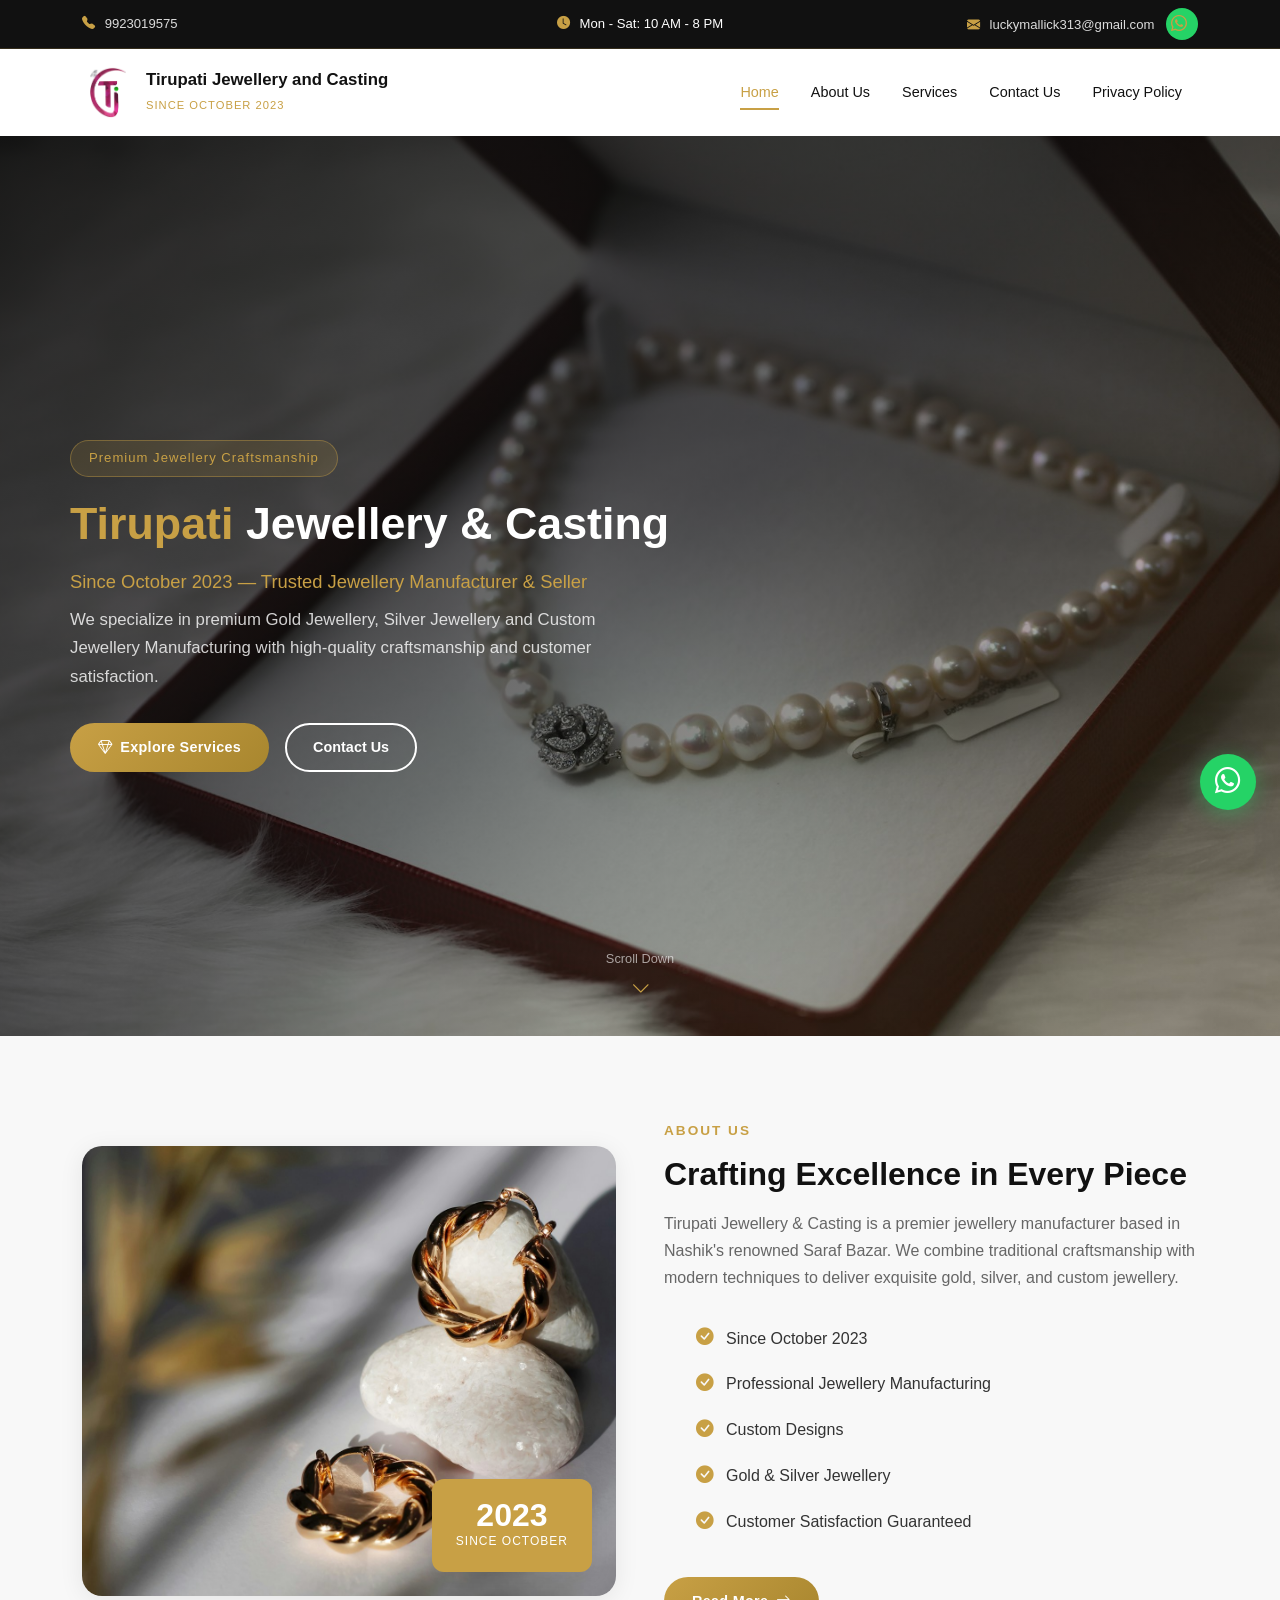
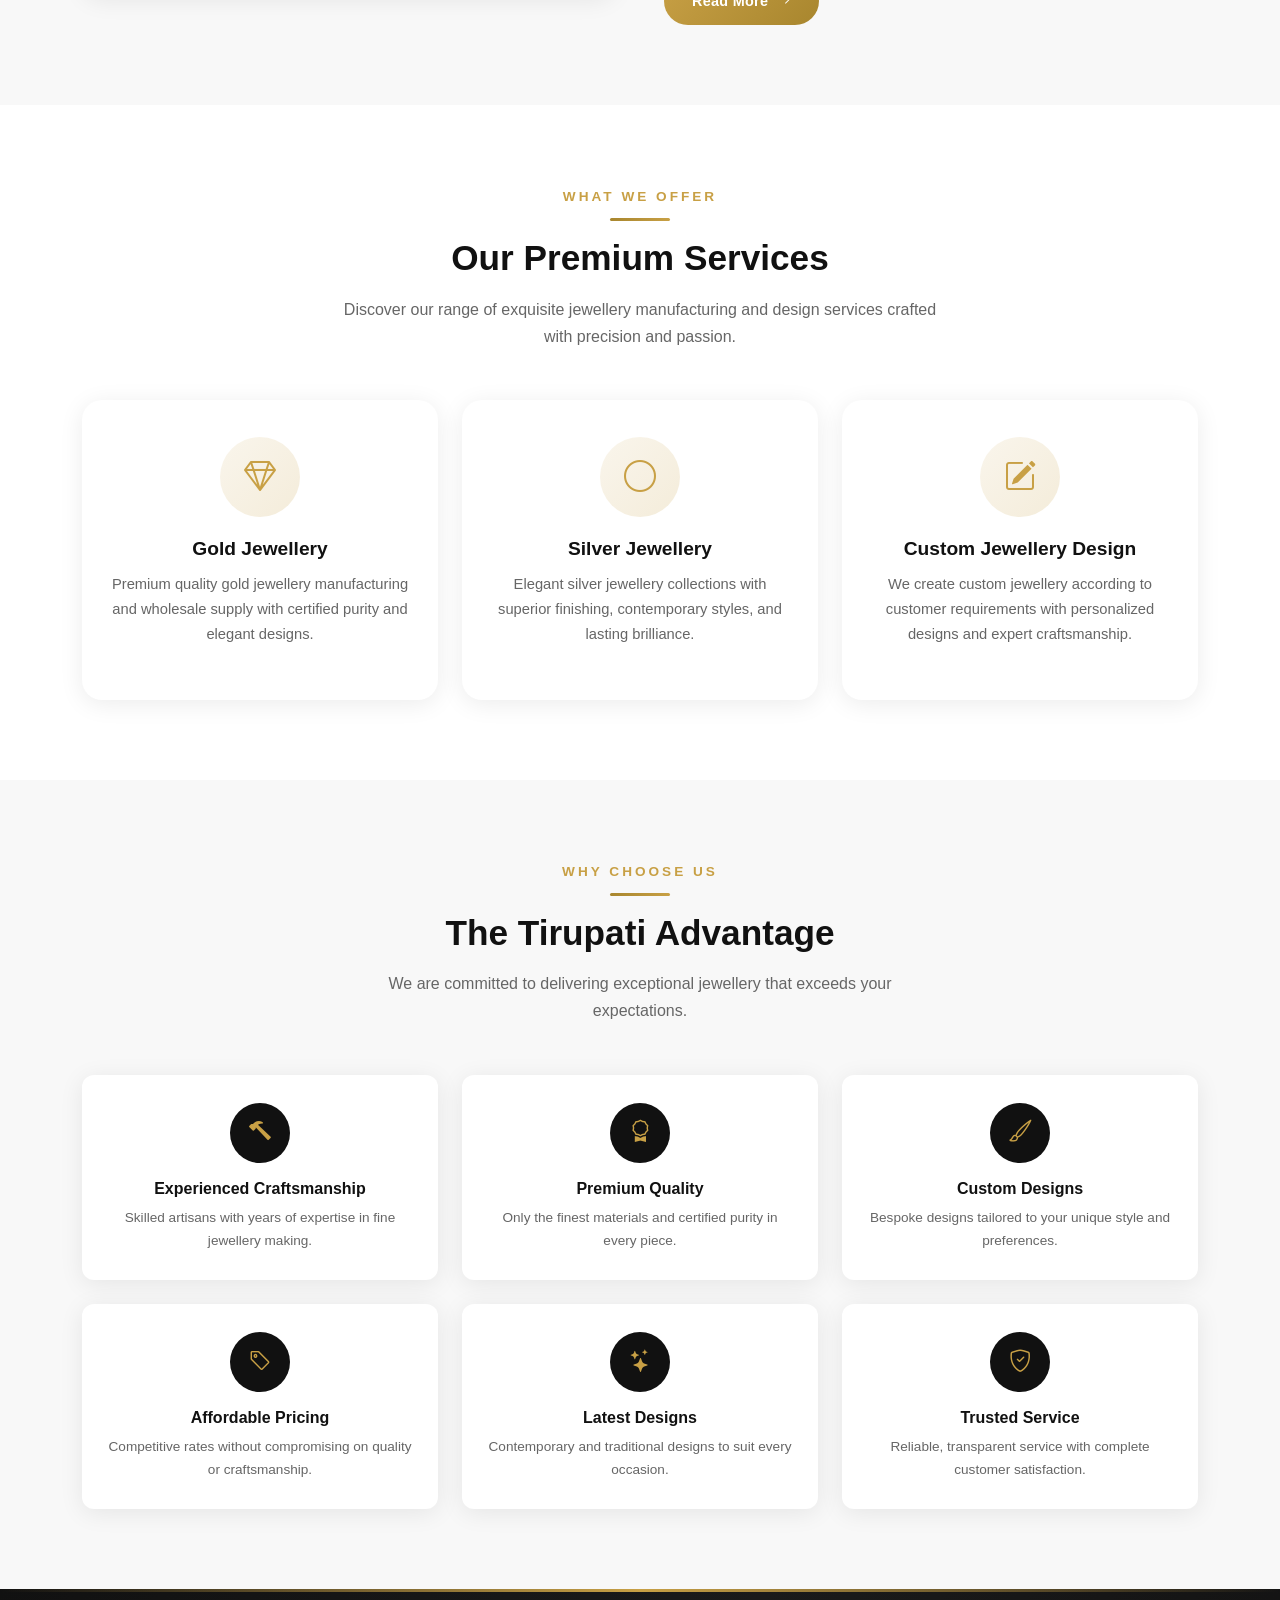
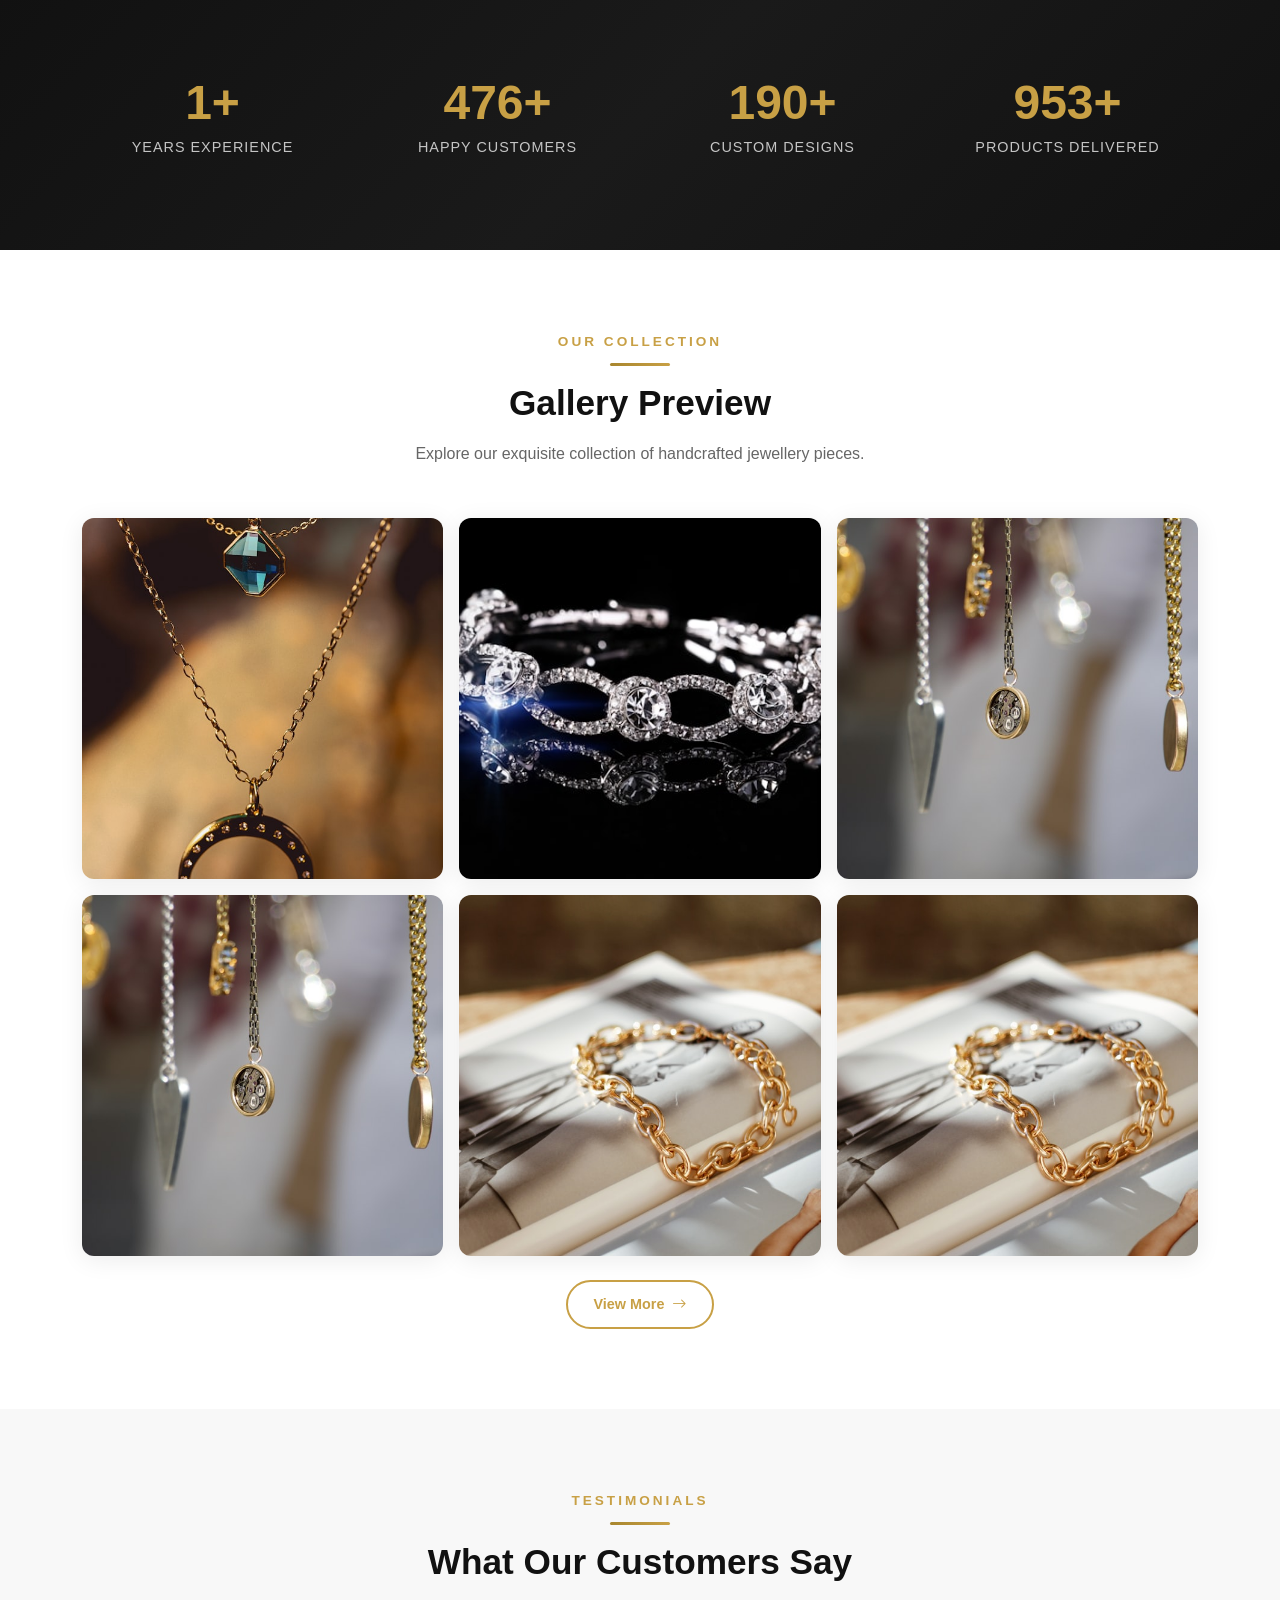
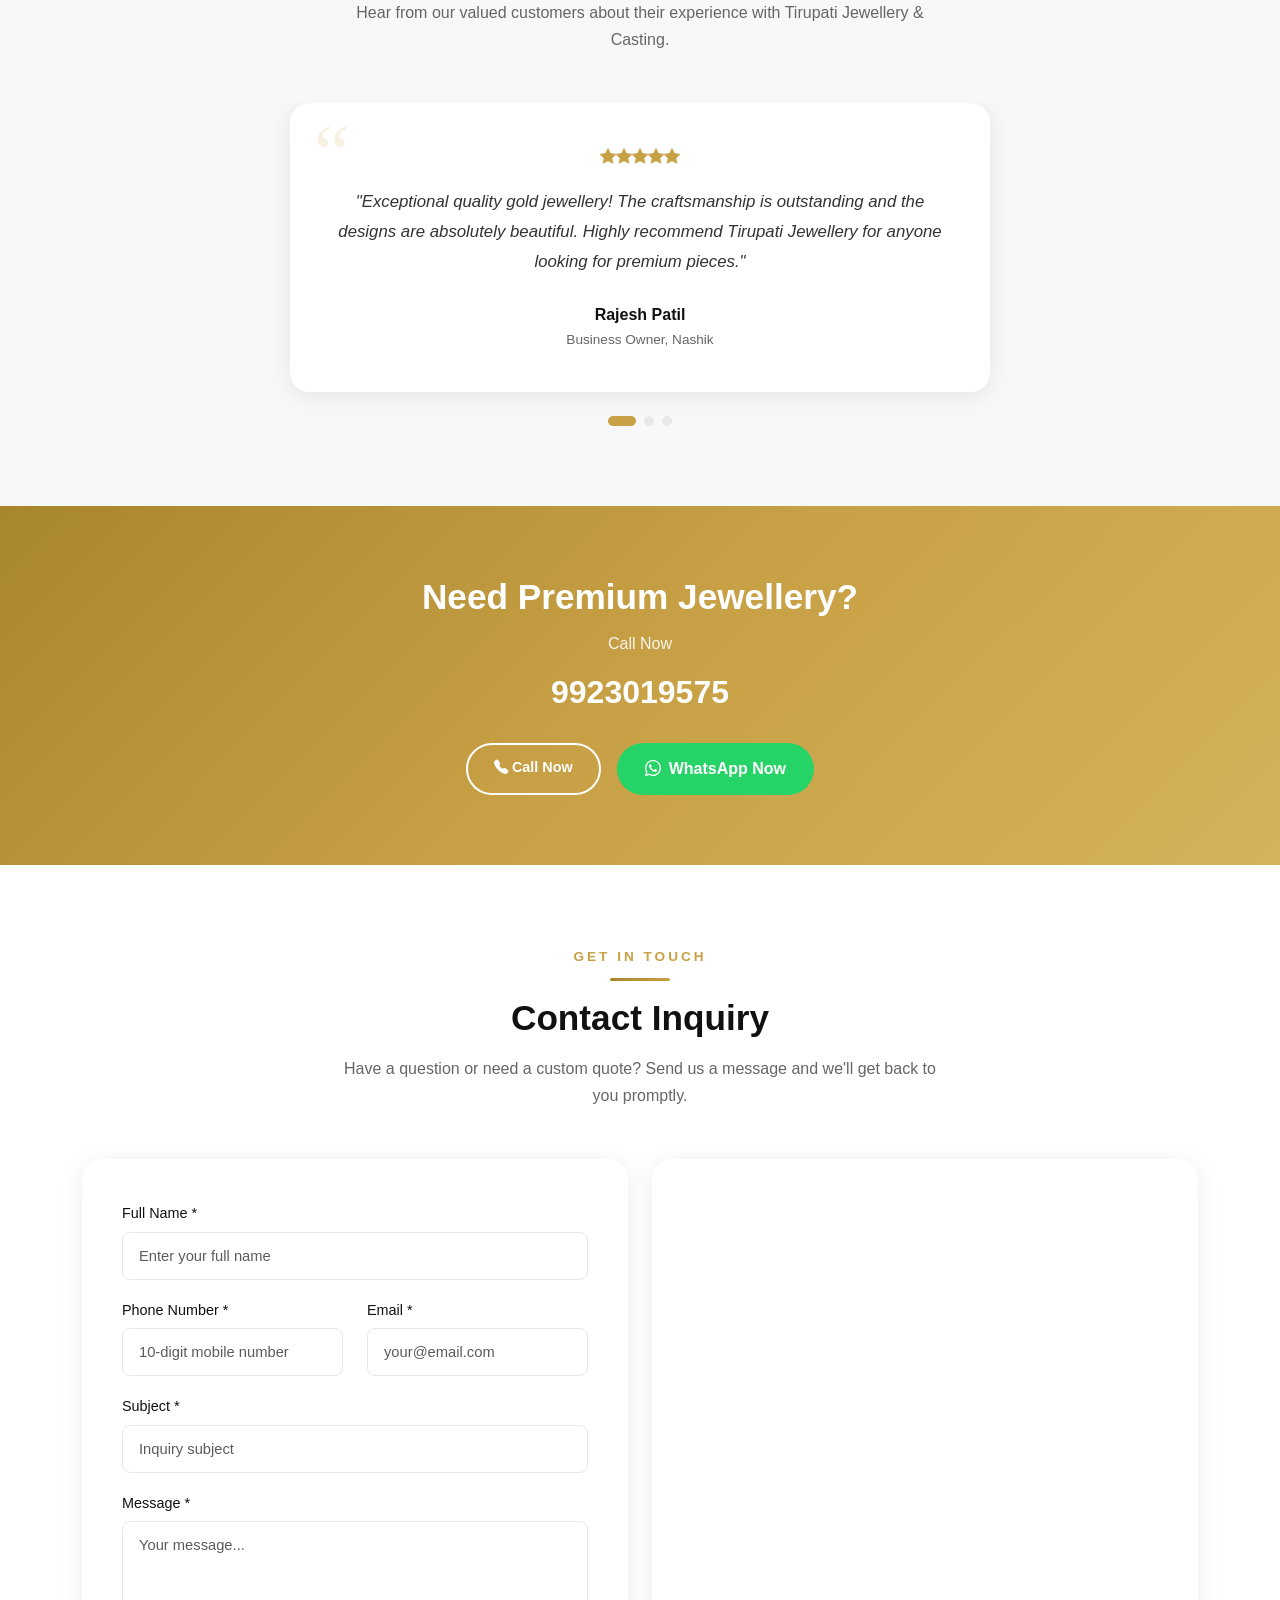
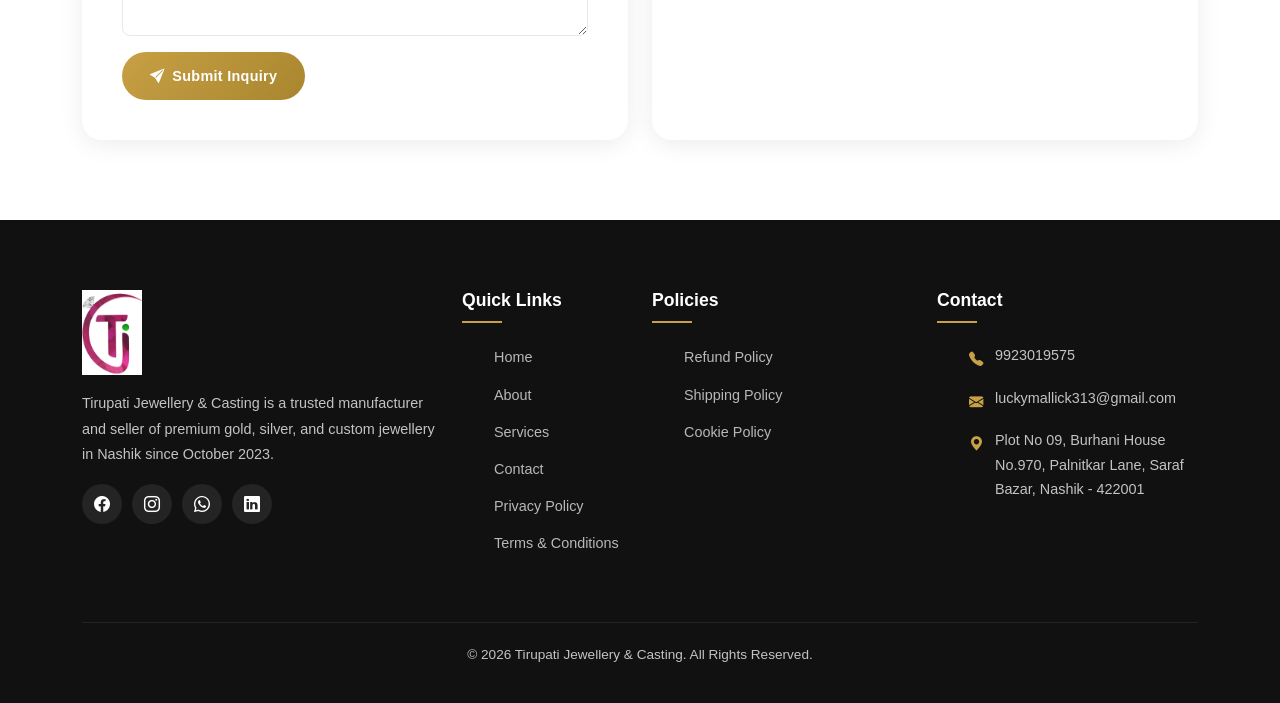
==== commit a525df02: "Update index.html" ====
--- a/index.html
+++ b/index.html
@@ -4,7 +4,7 @@
   <meta charset="UTF-8">
   <meta name="viewport" content="width=device-width, initial-scale=1.0">
   <meta http-equiv="X-UA-Compatible" content="IE=edge">
-  <title>Tirupati Jewellery & Casting | Premium Gold & Silver Jewellery Manufacturer in Nashik</title>
+  <title>Tirupati Jewellery And Casting | Premium Gold & Silver Jewellery Manufacturer in Nashik</title>
   <meta name="description" content="Tirupati Jewellery & Casting - Trusted jewellery manufacturer & seller in Nashik since October 2023. Premium gold jewellery, silver jewellery & custom designs.">
   <meta name="keywords" content="Tirupati Jewellery, gold jewellery Nashik, silver jewellery, custom jewellery, jewellery casting, wholesale jewellery">
   <meta name="author" content="Tirupati Jewellery & Casting">
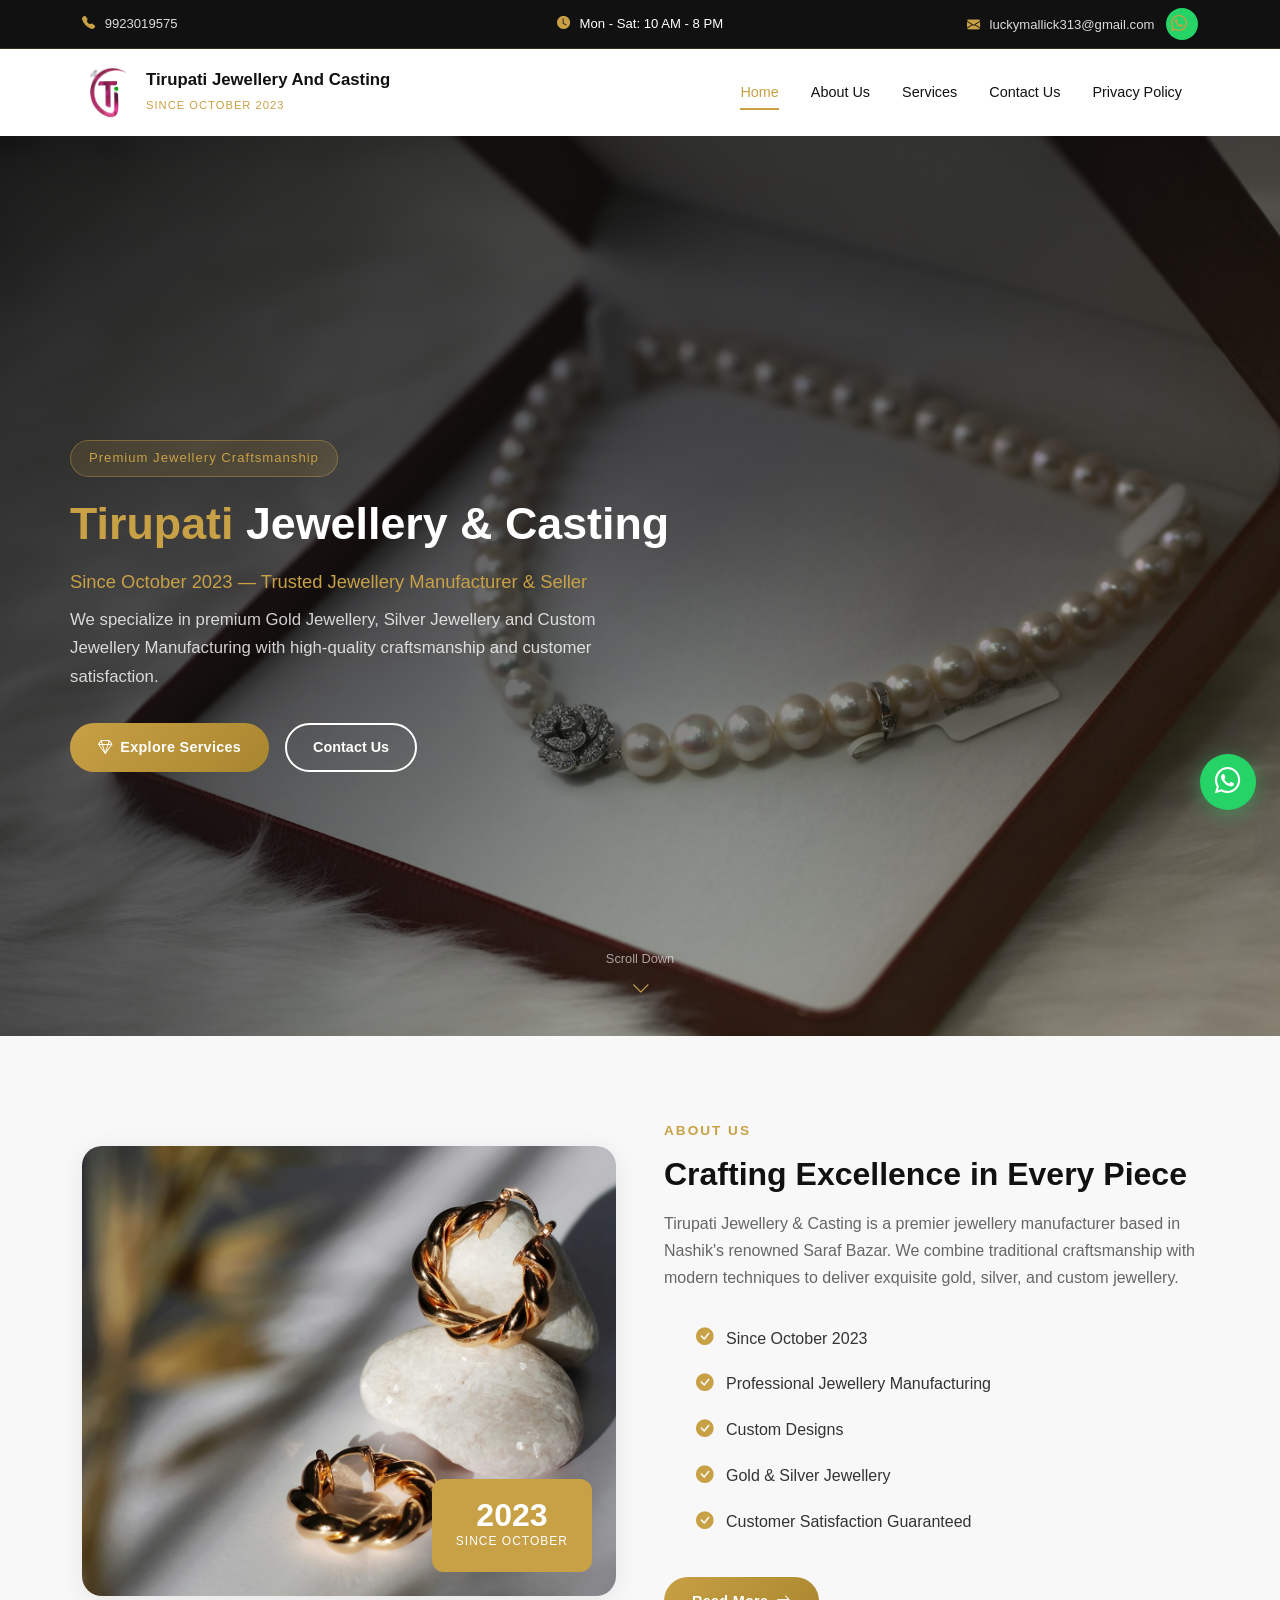
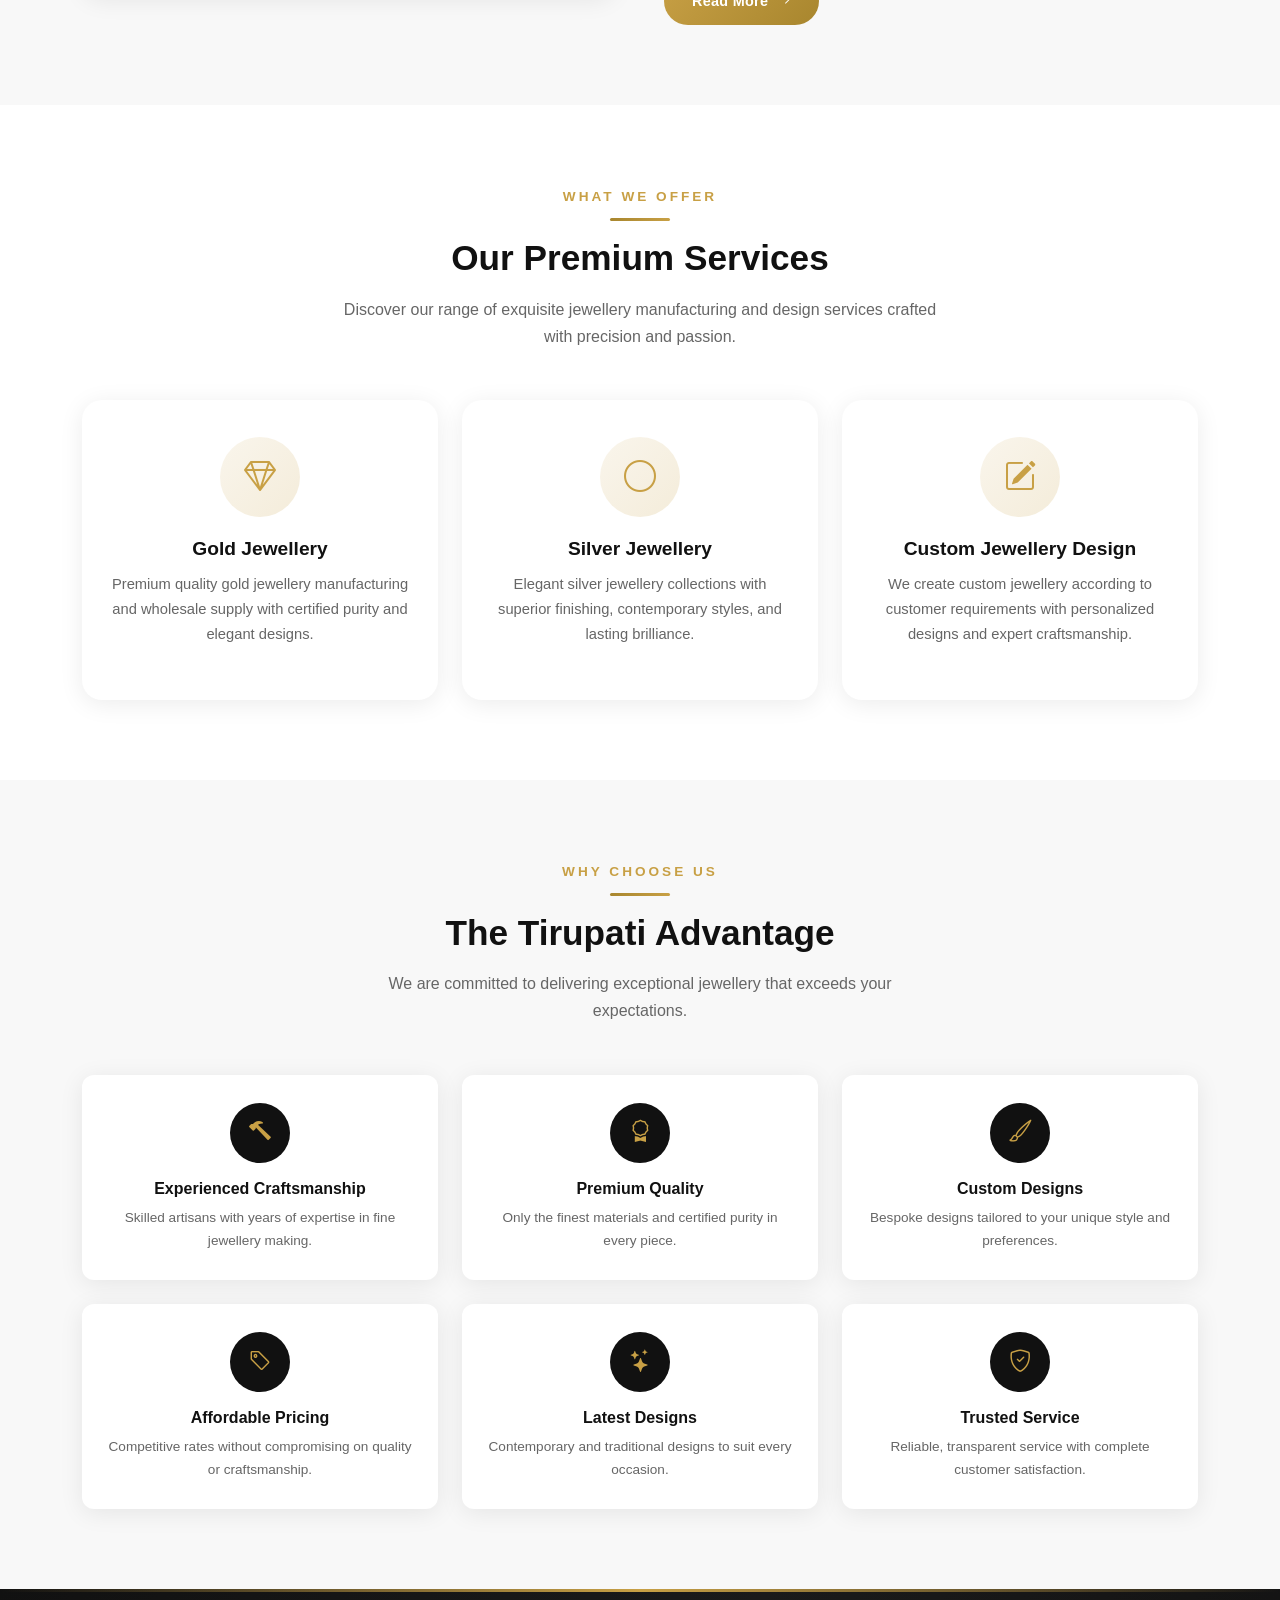
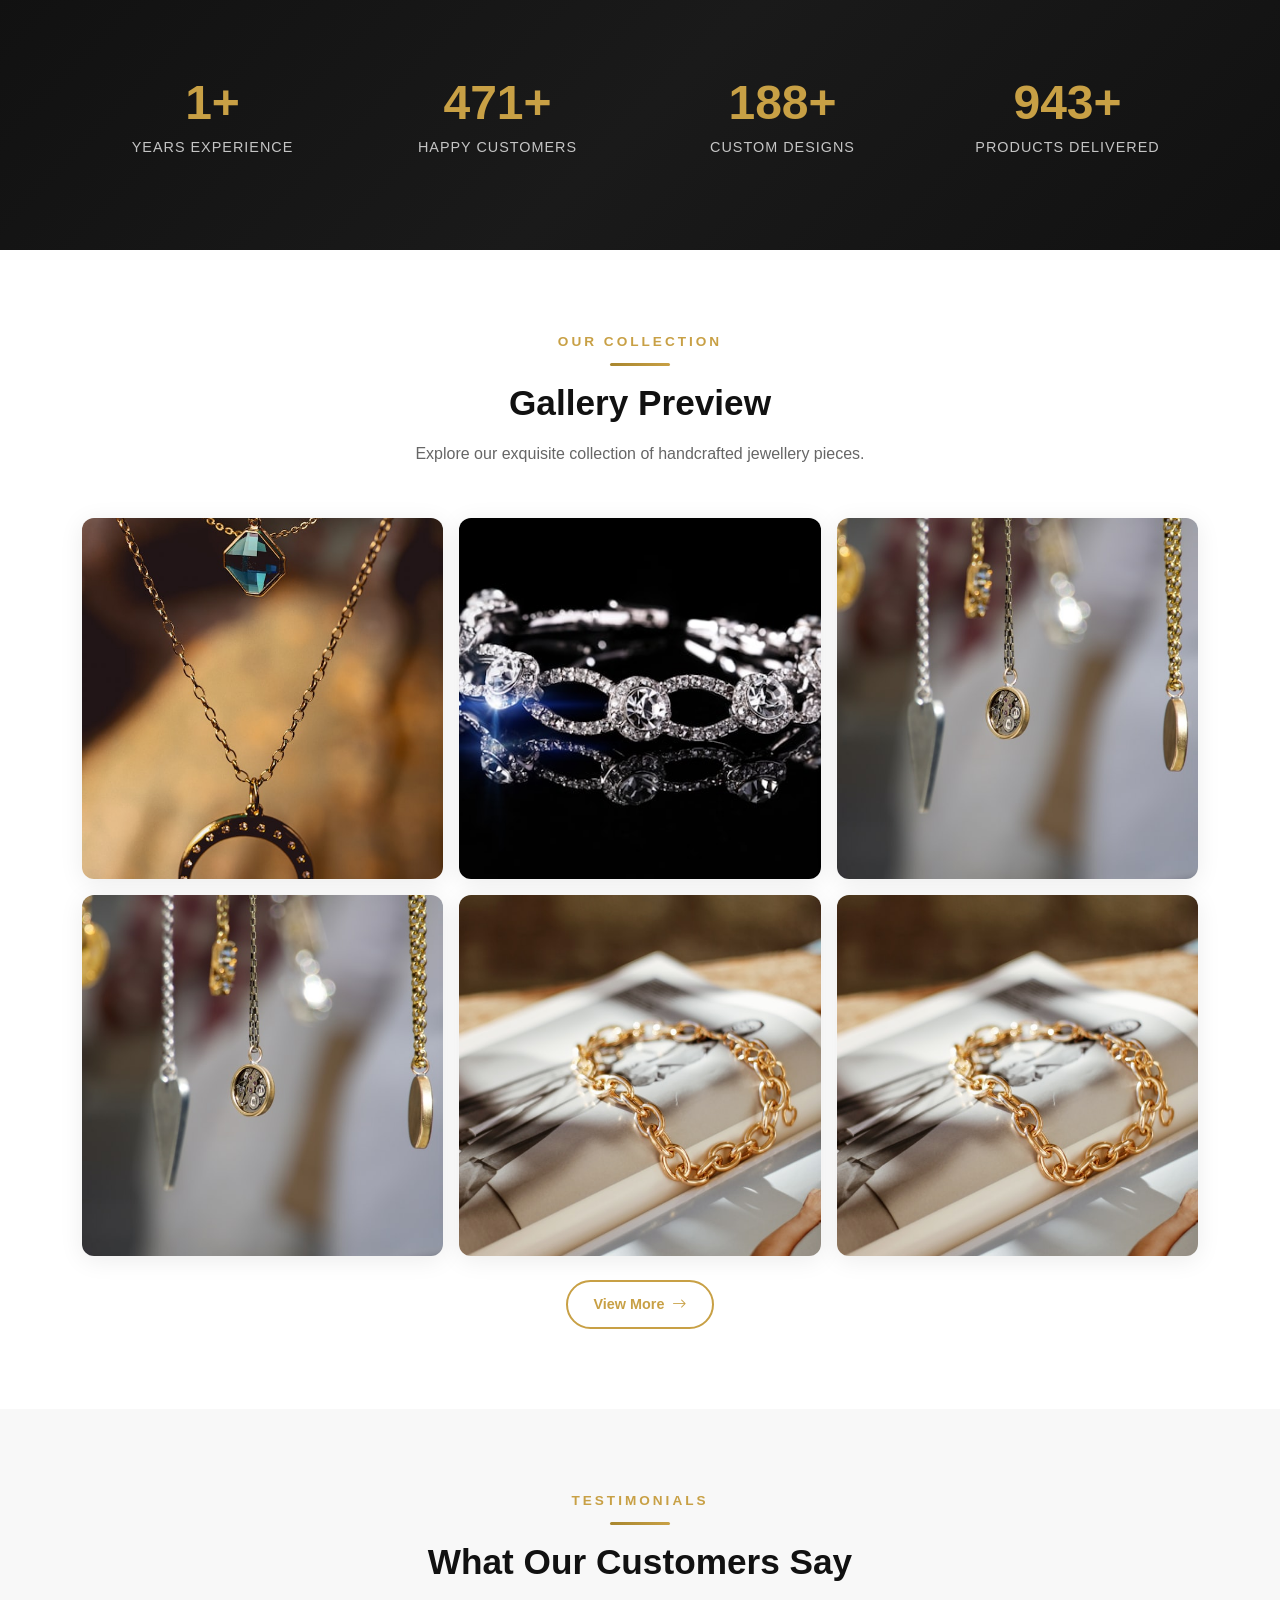
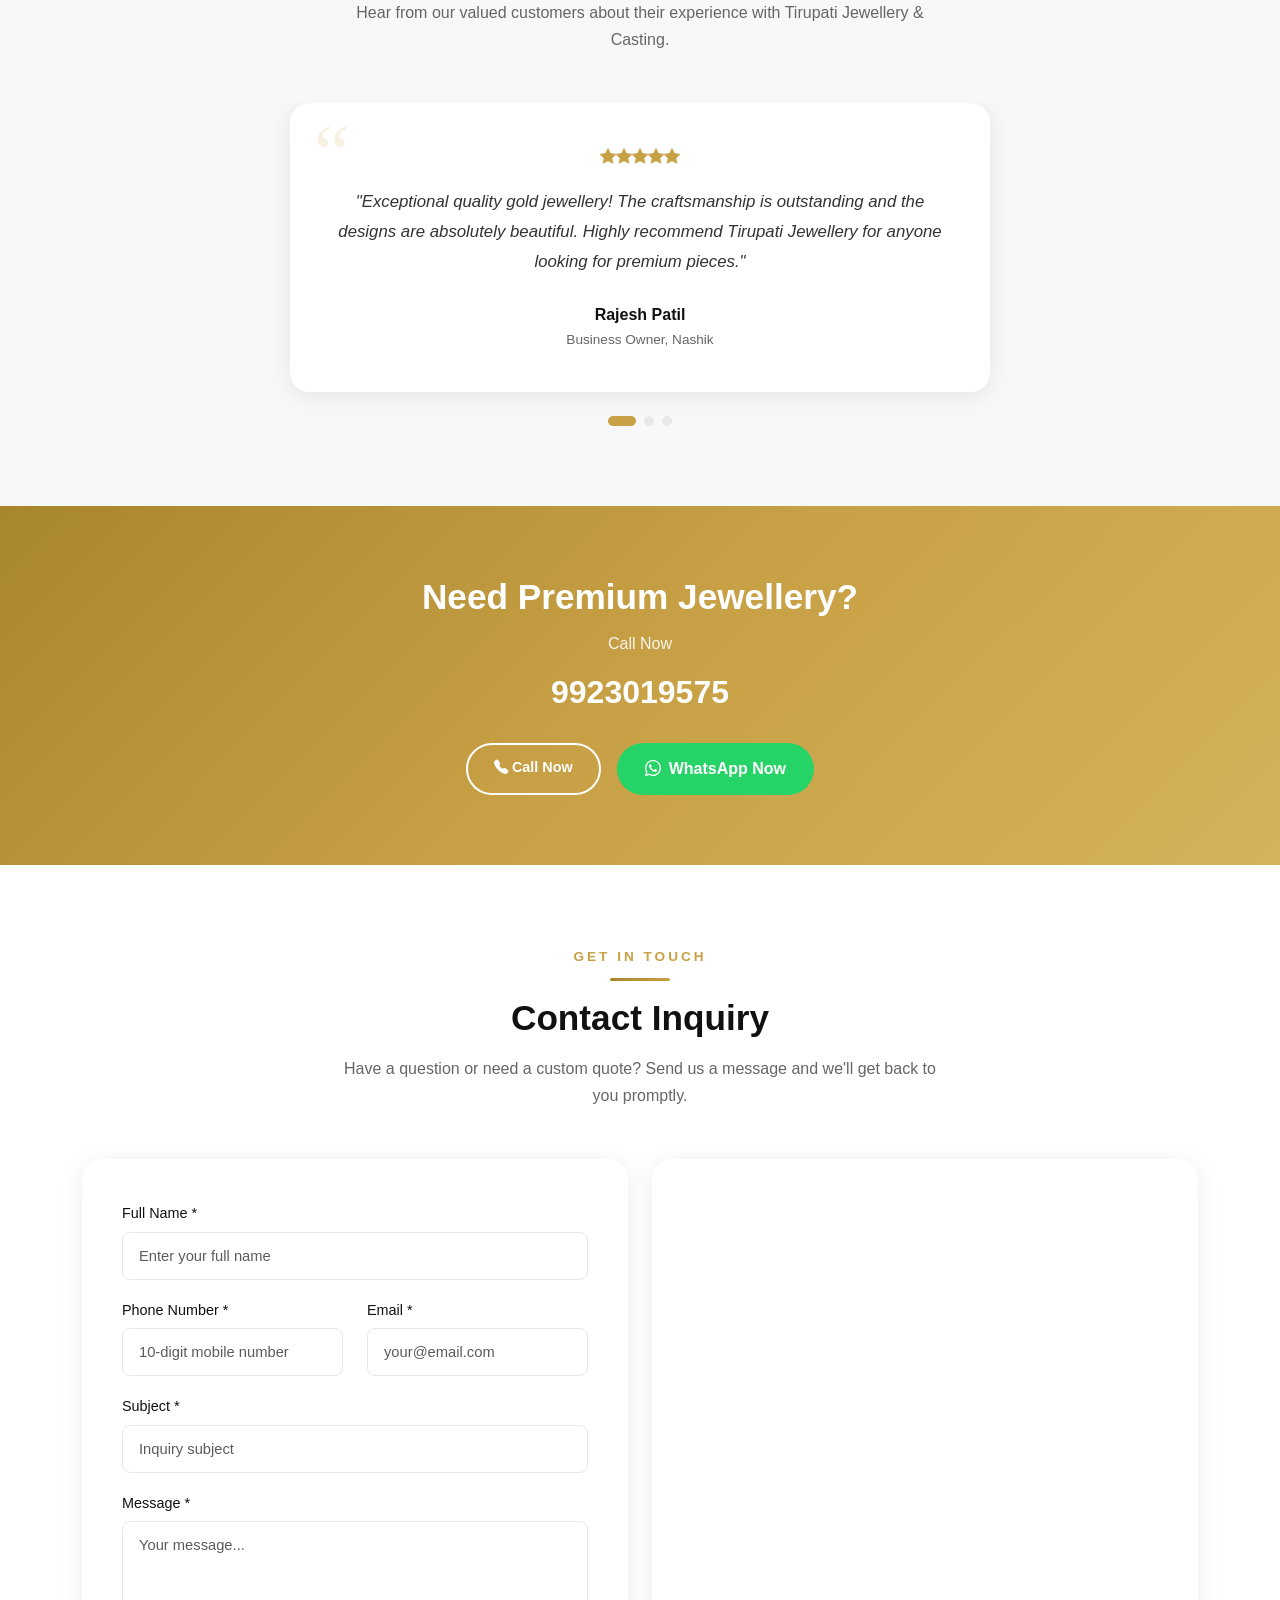
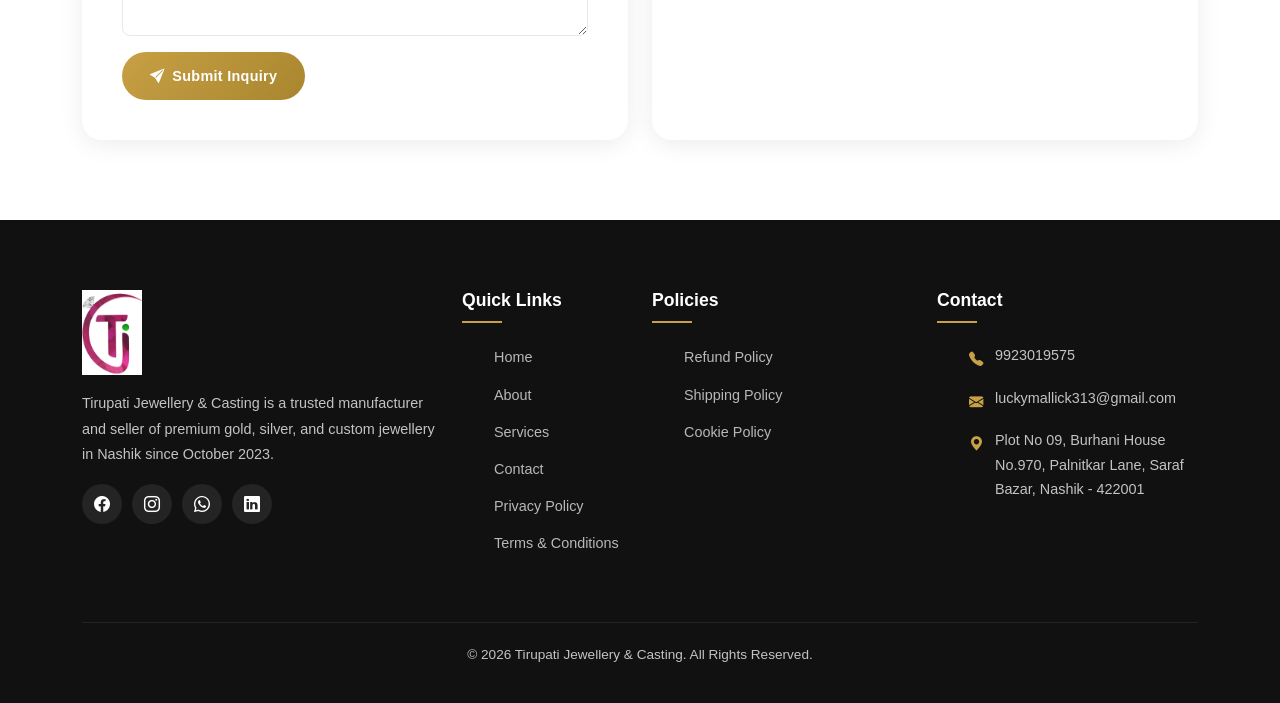
==== commit c4776d57: "Update index.html" ====
--- a/index.html
+++ b/index.html
@@ -97,7 +97,7 @@
       <a class="navbar-brand navbar-brand-wrap" href="index.html">
         <img src="images/logo.png" alt="Tirupati Jewellery & Casting Logo" width="52" height="52">
         <div class="brand-text">
-          <span class="brand-name">Tirupati Jewellery and Casting</span>
+          <span class="brand-name">Tirupati Jewellery And Casting</span>
           <span class="brand-tag">Since October 2023</span>
         </div>
       </a>
